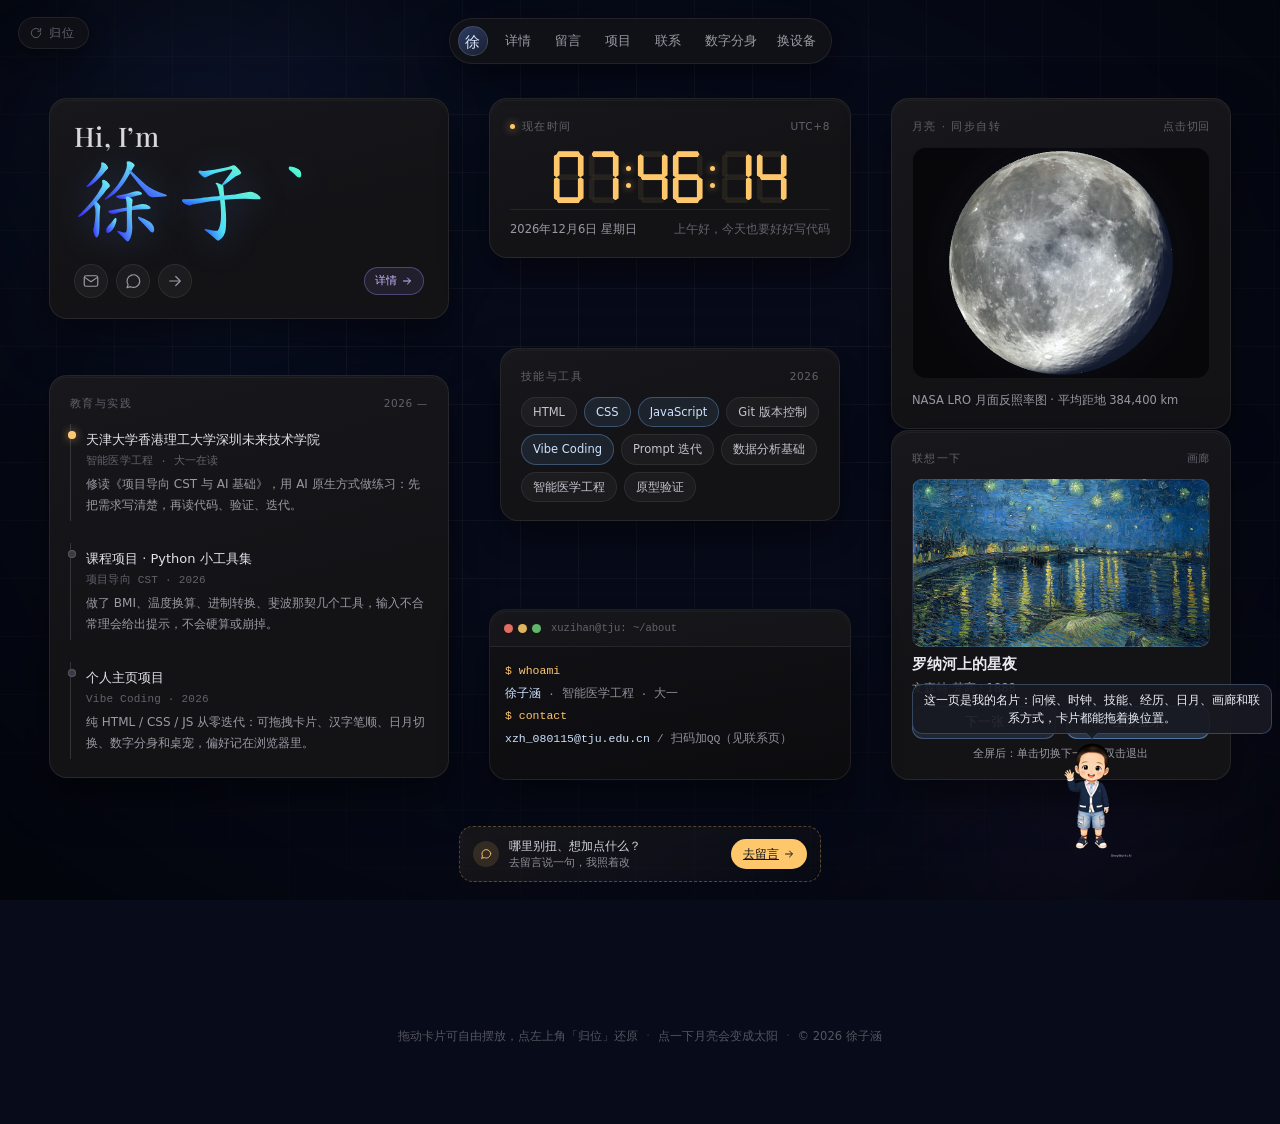
==== desktop.html @ 83fa3fbc "contact: remove QQ number everywhere, use scan-QR via contact page, loop pet bubble, widen mobile ch" ====
<!doctype html>
<html lang="zh-CN">
  <head>
    <meta charset="UTF-8" />
    <meta name="viewport" content="width=device-width, initial-scale=1.0" />
    <meta name="description" content="徐子涵的个人主页 —— 可拖拽模块 · 汉字笔顺 · 太阳与月亮" />
    <meta name="theme-color" content="#070b1a" />
    <title>徐子涵 · 个人主页</title>
    <link rel="stylesheet" href="style.css?v=9" />

    <!-- 标签页图标：一个小月牙。矢量图，1KB 上下，跟着页面一起缓存 -->
    <link rel="icon" href="favicon.svg" type="image/svg+xml" />
    <link rel="apple-touch-icon" href="favicon.svg" />

    <!-- 分享出去的时候要有标题 / 简介 / 配图可看（微信、QQ、Twitter 都读这几条）。
         地址必须写全：抓分享卡片的程序不会替你猜域名。 -->
    <meta property="og:type" content="website" />
    <meta property="og:site_name" content="徐子涵 · 个人主页" />
    <meta property="og:locale" content="zh_CN" />
    <meta property="og:title" content="徐子涵 · 个人主页" />
    <meta property="og:description" content="可拖拽模块 · 汉字笔顺 · 太阳与月亮 —— 用 WebGL 做的日面与月面。" />
    <meta property="og:url" content="https://xuzihan115.github.io/personal-homepage/desktop.html" />
    <meta property="og:image" content="https://xuzihan115.github.io/personal-homepage/assets/monet-impression-sunrise.jpg" />
    <meta property="og:image:alt" content="莫奈《日出·印象》" />
    <meta name="twitter:card" content="summary_large_image" />
    <meta name="twitter:title" content="徐子涵 · 个人主页" />
    <meta name="twitter:description" content="可拖拽模块 · 汉字笔顺 · 太阳与月亮 —— 用 WebGL 做的日面与月面。" />
    <meta name="twitter:image" content="https://xuzihan115.github.io/personal-homepage/assets/monet-impression-sunrise.jpg" />
  </head>
  <body class="bg-moon">
    <!-- ===== 背景：淡网格 + 光晕（色调跟着太阳 / 月亮走） ===== -->
    <div class="backdrop" aria-hidden="true">
      <div class="grid"></div>
      <div class="glow glow-a"></div>
      <div class="glow glow-b"></div>
      <div class="vignette"></div>
    </div>

    <!-- ===== 光标涟漪：鼠标划过时，在背景上按光标位置起一圈很淡的波纹 =====
         位置讲究：放在背景之后、卡片和画作之前，所以波纹浮在背景上、又压不到内容；
         进画作模式后会被不透明的画盖住，看画时完全不受打扰。
         脚本没跑起来时它就是个空的透明层，什么都看不见。 ===== -->
    <div class="cursor-fx" id="cursorFx" aria-hidden="true"></div>

    <!-- ===== 「联想一下」的画作背景：平时完全透明，点了按钮才淡入 =====
         太阳 / 月亮各有一组公有领域画作（只收横版：竖版铺满 16:9 屏幕时会被放大到只剩局部），
         每次进画作模式随机取一幅，右下角标出作品名和作者。
         这里的 background-image 只是「脚本没跑起来」时的兜底，正常运行由 js/mood.js 现场换。
         画作出处见 CREDITS.md ===== -->
    <div class="painting-layer" aria-hidden="true">
      <div class="painting painting-sun"></div>
      <div class="painting painting-moon"></div>
      <div class="painting-veil"></div>
    </div>

    <!-- 画作署名：跟画一起淡入，「联想一下」每次随机换一幅 -->
    <figure class="painting-credit" id="paintingCredit">
      <figcaption class="art-credit">
        <span class="art-title" id="artTitle"></span>
        <span class="art-artist" id="artArtist"></span>
      </figcaption>
    </figure>

    <!-- ===== 左上角：卡片归位（每次刷新页面也都从这里的位置开始） ===== -->
    <button class="nav-reset corner-reset" id="resetLayout" type="button" title="所有卡片回到初始位置" aria-label="所有卡片回到初始位置">
      <svg viewBox="0 0 24 24" aria-hidden="true"><path d="M20 12a8 8 0 1 1-2.6-5.9" /><path d="M20 4v5h-5" /></svg>
      <span class="corner-reset-text">归位</span>
    </button>

    <!-- ===== 顶部导航：点一下进入对应页面（hash 路由，#/ 是首页卡片） ===== -->
    <header class="topbar">
      <div class="nav-pill">
        <a class="nav-logo" href="#/" data-route="home" aria-label="回到首页">徐</a>
        <nav class="nav-links" aria-label="页面导航">
          <a href="#/detail" data-route="detail">详情</a>
          <a href="#/guestbook" data-route="guestbook">留言</a>
          <a href="#/projects" data-route="projects">项目</a>
          <a href="#/contact" data-route="contact">联系</a>
          <a href="#/avatar" data-route="avatar">数字分身</a>
          <a class="nav-switch" href="index.html?switch=1" title="重新选择用手机还是电脑打开">换设备</a>
        </nav>
      </div>
    </header>

    <!-- ===== 舞台：卡片可自由拖动 ===== -->
    <main class="stage" id="stage">
      <!-- ① 自我介绍（模块一：名字按笔顺书写，写完清空重写，颜色渐变） -->
      <section class="card card-intro module" id="intro" data-card="intro" data-nav="intro">
        <p class="hello">Hi, I&rsquo;m</p>
        <div class="name-row" id="nameRow" aria-label="徐子涵">
          <span class="name-fallback">徐子涵</span>
          <span class="caret" aria-hidden="true"></span>
        </div>
        <div class="icon-row">
          <a class="icon-btn" href="mailto:xzh_080115@tju.edu.cn" title="邮箱：xzh_080115@tju.edu.cn" aria-label="发送邮件">
            <svg viewBox="0 0 24 24" aria-hidden="true"><rect x="3" y="5" width="18" height="14" rx="2.5" /><path d="M4 7.5l8 5.5 8-5.5" /></svg>
          </a>
          <a class="icon-btn" href="#/contact" title="扫码加QQ" aria-label="扫码加QQ">
            <svg viewBox="0 0 24 24" aria-hidden="true"><path d="M21 12a8.5 8.5 0 0 1-12.3 7.6L4 21l1.5-4A8.5 8.5 0 1 1 21 12z" /></svg>
          </a>
          <button class="icon-btn" type="button" data-focus="experience" title="看我的经历" aria-label="看我的经历">
            <svg viewBox="0 0 24 24" aria-hidden="true"><path d="M5 12h13" /><path d="M13 6l6 6-6 6" /></svg>
          </button>
          <a class="pill-tag pill-link" href="#/detail" title="看这个主页的详情" aria-label="看详情">
            详情
            <svg viewBox="0 0 24 24" aria-hidden="true"><path d="M5 12h13" /><path d="M13 6l6 6-6 6" /></svg>
          </a>
        </div>
      </section>

      <!-- ② 当前时间（模块二：七段数码管时钟） -->
      <section class="card card-clock module" id="clock" data-card="clock">
        <div class="card-label">
          <span class="live-dot" aria-hidden="true"></span>
          <span>现在时间</span>
          <span class="label-right">UTC+8</span>
        </div>
        <div class="seg-clock" id="segClock" role="timer" aria-live="off"></div>
        <div class="clock-meta">
          <span id="clockDate">—</span>
          <span id="clockGreet" class="dim">—</span>
        </div>
      </section>

      <!-- ③ 太阳 / 月亮（模块三：点击切换，太阳自转 + 日珥，月亮带环形山） -->
      <section class="card card-celestial module is-moon" id="celestial" data-card="celestial">
        <div class="card-label">
          <span id="celestialLabel">月亮 · 同步自转</span>
          <span class="label-right dim" id="celestialToggle">点击切回</span>
        </div>
        <div class="canvas-wrap">
          <canvas id="celestialCanvas" width="320" height="230"></canvas>
          <div class="celestial-fallback" id="celestialFallback" hidden></div>
        </div>
        <div class="celestial-meta">
          <span id="celestialMeta">NASA LRO 月面反照率图 · 平均距地 384,400 km</span>
        </div>
      </section>

      <!-- ④ 联想一下（画作画廊卡片）：卡片里直接看画 + 介绍，「下一张」顺序换画，
           「全屏显示」把当前这幅铺满屏幕（画作模式，单击换下一幅、双击退出）。
           「联想一下」以前是左上角的角落按钮，现在是太阳 / 月亮下面的正式卡片。 -->
      <section class="card card-muse module" id="muse" data-card="muse">
        <div class="card-label"><span>联想一下</span><span class="label-right dim">画廊</span></div>
        <div class="muse-frame" id="museFrame" aria-hidden="true"></div>
        <div class="muse-cap">
          <p class="muse-title" id="museTitle"></p>
          <p class="muse-artist" id="museArtist"></p>
        </div>
        <div class="muse-actions">
          <button class="muse-act" id="museNext" type="button" title="顺序切换到下一幅画" aria-label="切换到下一幅画">下一张</button>
          <button class="muse-act muse-full" id="museBtn" type="button" title="把这幅画铺满屏幕（单击换下一幅，双击退出）" aria-label="全屏显示这幅画" aria-pressed="false">全屏显示</button>
        </div>
        <p class="muse-hint">全屏后：单击切换下一张 · 双击退出</p>
      </section>

      <!-- ⑤ 技能（第一版内容：标签胶囊） -->
      <section class="card card-skills module" id="skills" data-card="skills" data-nav="skills">
        <div class="card-label"><span>技能与工具</span><span class="label-right dim">2026</span></div>
        <div class="tag-cloud">
          <span class="tag">HTML</span>
          <span class="tag hot">CSS</span>
          <span class="tag hot">JavaScript</span>
          <span class="tag">Git 版本控制</span>
          <span class="tag hot">Vibe Coding</span>
          <span class="tag">Prompt 迭代</span>
          <span class="tag">数据分析基础</span>
          <span class="tag">智能医学工程</span>
          <span class="tag">原型验证</span>
        </div>
      </section>

      <!-- ⑥ 经历（第一版内容） -->
      <section class="card card-exp module" id="experience" data-card="experience" data-nav="experience">
        <div class="card-label"><span>教育与实践</span><span class="label-right dim">2026 —</span></div>
        <ul class="timeline">
          <li>
            <span class="tl-title">天津大学香港理工大学深圳未来技术学院</span>
            <span class="tl-meta">智能医学工程 · 大一在读</span>
            <span class="tl-desc">修读《项目导向 CST 与 AI 基础》，用 AI 原生方式做练习：先把需求写清楚，再读代码、验证、迭代。</span>
          </li>
          <li>
            <span class="tl-title">课程项目 · Python 小工具集</span>
            <span class="tl-meta">项目导向 CST · 2026</span>
            <span class="tl-desc">做了 BMI、温度换算、进制转换、斐波那契几个工具，输入不合常理会给出提示，不会硬算或崩掉。</span>
          </li>
          <li>
            <span class="tl-title">个人主页项目</span>
            <span class="tl-meta">Vibe Coding · 2026</span>
            <span class="tl-desc">纯 HTML / CSS / JS 从零迭代：可拖拽卡片、汉字笔顺、日月切换、数字分身和桌宠，偏好记在浏览器里。</span>
          </li>
        </ul>
      </section>

      <!-- ⑦ 联系（终端卡片） -->
      <section class="card card-term module" id="contact" data-card="contact" data-nav="contact">
        <div class="term-bar">
          <span class="term-dots" aria-hidden="true"><i></i><i></i><i></i></span>
          <span class="term-path">xuzihan@tju: ~/about</span>
        </div>
        <pre class="term-body" id="termBody"></pre>
      </section>

      <!-- ⑧ 引导条（在中列下方的空地上）：一句话把有意见的人指到留言页去。
           故意不加 .card / data-card —— 它不是内容卡片，不参与拖拽，也不进「归位」。
           数字分身不再是一张卡片：它有自己的独立页面，在顶部导航「联系」和「换设备」之间。 -->
      <aside class="ask-guide" id="askGuide">
        <span class="ask-guide-ic" aria-hidden="true">
          <svg viewBox="0 0 24 24"><path d="M20 11.5a7.5 7.5 0 0 1-11 6.6L4.5 19.5l1.4-4A7.5 7.5 0 1 1 20 11.5z" /></svg>
        </span>
        <p class="ask-guide-txt">
          哪里别扭、想加点什么？
          <span class="dim">去留言说一句，我照着改</span>
        </p>
        <a class="ask-guide-btn" href="#/guestbook">
          去留言
          <svg viewBox="0 0 24 24" aria-hidden="true"><path d="M5 12h13" /><path d="M13 6l6 6-6 6" /></svg>
        </a>
      </aside>
    </main>

    <!-- ===== 独立页面：由 hash 路由切换，默认全隐藏（见 js/router.js） ===== -->
    <div class="pages" id="pages">

      <!-- 详情：个人信息 -->
      <section class="page" data-page="detail" hidden>
        <div class="page-head">
          <h2>详情</h2>
          <p class="page-lead">我的个人信息</p>
        </div>

        <div class="page-body">
          <p>我是徐子涵，天津大学香港理工大学深圳未来技术学院智能医学工程专业的大一学生。智能医学工程是个交叉学科：一边是工程和代码，一边是医学和生命科学，学的是怎么用技术去解决医疗里的问题——这也是我最感兴趣的地方。</p>
          <p>我做事的方式是「先做出来，再改好」：想法冒出来，先搭一个能跑的最小版本，哪怕粗糙；然后自己用一遍，找出不顺手的地方，一版一版往下改。这个主页就是这么长出来的——从一张静态页面，到现在的可拖拽卡片、日月切换、数字分身和桌宠。</p>
          <p>现在我在学 Web 开发和 Vibe Coding 的工程化实践：先把需求写清楚，再让 AI 生成代码，然后自己读代码、验证、迭代。AI 负责快，我负责判断——哪里不对、为什么不对、怎么改，这些还是得自己想明白。</p>
          <p>平时主要折腾三件事：编程、乒乓球、数学建模。编程练把问题讲清楚，乒乓球练反应和专注，数学建模练把现实里的问题拆成能算的形式。除此之外还喜欢天文和看画，主页里的太阳、月亮和画廊就是从这儿来的。</p>
        </div>

        <h3 class="blk-title">兴趣爱好</h3>
        <ul class="like-list">
          <li class="like-item">
            <span class="like-ic" aria-hidden="true">
              <svg viewBox="0 0 24 24"><circle cx="11" cy="10" r="6.6" /><path d="M7.2 15.4 4.6 20.6" /></svg>
            </span>
            <div class="like-txt">
              <h4>乒乓球</h4>
              <p>课间和周末的固定安排。球小、球速快，最练专注和反应。</p>
            </div>
          </li>
          <li class="like-item">
            <span class="like-ic" aria-hidden="true">
              <svg viewBox="0 0 24 24"><path d="M9 7.5 4.5 12 9 16.5" /><path d="M15 7.5 19.5 12 15 16.5" /></svg>
            </span>
            <div class="like-txt">
              <h4>编程</h4>
              <p>从 Python 小工具开始（BMI、温度换算、进制转换这些），现在能独立做出一个网页。</p>
            </div>
          </li>
          <li class="like-item">
            <span class="like-ic" aria-hidden="true">
              <svg viewBox="0 0 24 24"><path d="M4 4v16h16" /><path d="M7 16.5 11.5 11l3 3L20 7" /></svg>
            </span>
            <div class="like-txt">
              <h4>数学建模</h4>
              <p>喜欢把现实问题翻译成公式和代码，再用跑出来的结果反过来检查自己的假设。</p>
            </div>
          </li>
        </ul>

        <h3 class="blk-title">基本信息</h3>
        <ul class="contact-list">
          <li>
            <span class="ct-key">姓名</span>
            <span>徐子涵</span>
          </li>
          <li>
            <span class="ct-key">学校</span>
            <span>天津大学香港理工大学深圳未来技术学院</span>
          </li>
          <li>
            <span class="ct-key">专业</span>
            <span>智能医学工程</span>
          </li>
          <li>
            <span class="ct-key">年级</span>
            <span>大一在读</span>
          </li>
        </ul>

        <div class="page-foot">
          <a class="page-btn" href="#/contact">联系方式</a>
          <a class="page-btn ghost" href="#/">回首页</a>
        </div>
      </section>

      <!-- 留言 -->
      <section class="page" data-page="guestbook" hidden>
        <div class="page-head">
          <h2>留言</h2>
          <p class="page-lead">给我留句话吧</p>
        </div>
        <form class="gb-form" id="guestForm">
          <input type="text" id="guestName" maxlength="16" placeholder="你的名字（可留空）" autocomplete="off" />
          <textarea id="guestText" rows="3" maxlength="200" placeholder="想说的话…"></textarea>
          <div class="gb-actions">
            <span class="gb-tip" id="guestTip">留言公开可见，点开这个链接的人都能看到；昵称可以留空。</span>
            <button class="page-btn" type="submit">发布</button>
          </div>
        </form>
        <ul class="gb-list" id="guestList"></ul>
      </section>

      <!-- 项目 -->
      <section class="page" data-page="projects" hidden>
        <div class="page-head">
          <h2>项目</h2>
          <p class="page-lead">做过的东西 · 前四个点「试一下」能直接用</p>
        </div>

        <div class="proj-grid">
          <article class="proj-card">
            <h3>计算 BMI</h3>
            <p class="proj-meta">Python · 2026</p>
            <p>输入身高和体重算出 BMI。身高、体重明显不合常理时会提示单位写错了，不会硬算。</p>
            <button class="page-btn ghost proj-toggle" type="button" data-open="tool-bmi" aria-expanded="false" aria-controls="tool-bmi">试一下</button>
            <div class="proj-tool" id="tool-bmi" hidden>
              <label class="tool-row">
                <span class="tool-key">身高 (m)</span>
                <input type="number" id="bmiH" step="0.01" inputmode="decimal" placeholder="1.75" />
              </label>
              <label class="tool-row">
                <span class="tool-key">体重 (kg)</span>
                <input type="number" id="bmiW" step="0.1" inputmode="decimal" placeholder="65" />
              </label>
              <button class="page-btn" type="button" data-run="bmi">算 BMI</button>
              <p class="tool-out" id="bmiOut" role="status" aria-live="polite"></p>
            </div>
          </article>

          <article class="proj-card">
            <h3>摄氏 / 华氏转换</h3>
            <p class="proj-meta">Python · 2026</p>
            <p>把摄氏度换算成华氏度，结果保留一位小数。输入不是数字会提示重试，不会崩。</p>
            <button class="page-btn ghost proj-toggle" type="button" data-open="tool-temp" aria-expanded="false" aria-controls="tool-temp">试一下</button>
            <div class="proj-tool" id="tool-temp" hidden>
              <label class="tool-row">
                <span class="tool-key">摄氏 (℃)</span>
                <input type="number" id="tempC" step="0.1" inputmode="decimal" placeholder="25" />
              </label>
              <button class="page-btn" type="button" data-run="temp">转成华氏</button>
              <p class="tool-out" id="tempOut" role="status" aria-live="polite"></p>
            </div>
          </article>

          <article class="proj-card">
            <h3>进制转换</h3>
            <p class="proj-meta">Python · 2026</p>
            <p>在 2 到 10 进制之间互相转换，输入的数字会先按源进制校验合不合法，再逐位算出来。</p>
            <button class="page-btn ghost proj-toggle" type="button" data-open="tool-base" aria-expanded="false" aria-controls="tool-base">试一下</button>
            <div class="proj-tool" id="tool-base" hidden>
              <div class="tool-row">
                <span class="tool-key">进制</span>
                <input type="number" id="baseFrom" min="2" max="10" step="1" inputmode="numeric" placeholder="10" value="10" />
                <span class="tool-arrow">到</span>
                <input type="number" id="baseTo" min="2" max="10" step="1" inputmode="numeric" placeholder="2" value="2" />
              </div>
              <label class="tool-row">
                <span class="tool-key">数字</span>
                <input type="text" id="baseNum" inputmode="numeric" placeholder="255" autocomplete="off" />
              </label>
              <button class="page-btn" type="button" data-run="base">转换</button>
              <p class="tool-out" id="baseOut" role="status" aria-live="polite"></p>
            </div>
          </article>

          <article class="proj-card">
            <h3>斐波那契第 x 项</h3>
            <p class="proj-meta">Python · 2026</p>
            <p>算出斐波那契数列的第 x 项。用循环一步步往前推，不用递归，所以项数大也不会卡死。</p>
            <button class="page-btn ghost proj-toggle" type="button" data-open="tool-fib" aria-expanded="false" aria-controls="tool-fib">试一下</button>
            <div class="proj-tool" id="tool-fib" hidden>
              <label class="tool-row">
                <span class="tool-key">第几项</span>
                <input type="number" id="fibN" min="1" max="500" step="1" inputmode="numeric" placeholder="30" />
              </label>
              <button class="page-btn" type="button" data-run="fib">算出来</button>
                <p class="tool-out" id="fibOut" role="status" aria-live="polite"></p>
              </div>
            </article>

          <article class="proj-card">
            <h3>班级课程表</h3>
            <p class="proj-meta">网页 · PWA · 2026</p>
            <p>给班里做的课表网页：按周显示每天的课与作息，做了手机 / 电脑两套版面，带当前位置的天气与分时预报，还能装到桌面，断网也能打开。</p>
            <a class="page-btn ghost" href="https://xuzihan115.github.io/26shangying2-timetable-2/" target="_blank" rel="noopener">打开看看</a>
          </article>
          </div>


        <article class="proj-card proj-wide">
          <h3>这个主页本身</h3>
          <p class="proj-meta">Vibe Coding · 2026</p>
          <p>纯 HTML / CSS / JS 从零写起，一版一版改出来的个人主页：可拖拽卡片、汉字笔顺、数码管时钟、太阳与月亮，还有数字分身、桌宠和留言板。</p>
          <button class="page-btn ghost proj-toggle" type="button" data-open="tech-detail" aria-expanded="false" aria-controls="tech-detail">看技术细节</button>
          <div class="proj-tool" id="tech-detail" hidden>
            <ol class="detail-list">
              <li>
                <h3>可拖拽的卡片主页</h3>
                <p>六张卡片绝对定位排成三列，用指针事件实现拖动，位置记在浏览器里；左上角「归位」一键还原，窄屏自动变单列。</p>
              </li>
              <li>
                <h3>汉字笔顺</h3>
                <p>名字用 hanzi-writer 的笔顺数据逐笔写出来，写完停一下再清空重写，笔画带渐变描边。</p>
              </li>
              <li>
                <h3>数码管时钟</h3>
                <p>七段数码管用 CSS 画，每秒刷新，配日期和按时段变的问候语。</p>
              </li>
              <li>
                <h3>太阳与月亮</h3>
                <p>Three.js 写自定义着色器：太阳是程序化日面加日珥弧环和临边昏暗；月亮用 NASA LRO 反照率贴图现场派生高度，做出月海起伏。点一下就能互换。</p>
              </li>
              <li>
                <h3>多页面路由</h3>
                <p>首页和五个独立页面装在同一个文件里，用 hash 路由（#/detail、#/projects、#/avatar…）切换，不刷新页面；浏览器前进 / 后退和单页直链都能用，桌面、手机两套版面共用一套脚本。</p>
              </li>
              <li>
                <h3>数字分身</h3>
                <p>前端只请求阿里云 FC 云函数代理，API Key 放在代理的环境变量里、不进网页。代理按顺序调用火山方舟的六款大模型，某个额度用完或没开通就自动换下一个；主页资料写进系统提示词，当他的知识库。</p>
              </li>
              <li>
                <h3>桌宠</h3>
                <p>可拖动的小人，位置记在 localStorage；进数字分身页跑到固定锚点，离开时安静回右下角，其他页面之间切换不挪窝；空闲时轮流冒泡，介绍页面里能玩的功能。</p>
              </li>
              <li>
                <h3>留言板</h3>
                <p>接 Supabase 公开数据库，RLS 只放开「读」和「插入」；发布后回读最新列表。断网或没配置时自动退回本机 localStorage，页面不报错。</p>
              </li>
              <li>
                <h3>画廊与昼夜主题</h3>
                <p>「联想一下」轮播本地画作，支持全屏画作模式（单击换画、双击退出）；点太阳 / 月亮切换整套 CSS 变量，背景、卡片和文字一起换色，偏好记在本地。</p>
              </li>
            </ol>
          </div>
        </article>
      </section>

      <!-- 联系 -->
      <section class="page" data-page="contact" hidden>
        <div class="page-head">
          <h2>联系</h2>
          <p class="page-lead">想聊两句随时找我</p>
        </div>
        <ul class="contact-list">
          <li>
            <span class="ct-key">邮箱</span>
            <a href="mailto:xzh_080115@tju.edu.cn">xzh_080115@tju.edu.cn</a>
          </li>
          <li>
            <span class="ct-key">扫码加QQ</span>
            <span class="ct-value">用手机 QQ 扫一扫加我</span>
          </li>
          <li class="contact-qr-li">
            <span class="ct-key">二维码</span>
            <img class="contact-qr" src="assets/qq-qr.png" alt="QQ 二维码（待添加）" width="150" height="150" loading="lazy" decoding="async" />
          </li>
          <li>
            <span class="ct-key">学校</span>
            <span>天津大学香港理工大学深圳未来技术学院 · 智能医学工程</span>
          </li>
        </ul>

        <figure class="contact-cat">
          <img src="assets/cat-peek.jpg" width="512" height="768" alt="一只从木箱缝里探出头来的猫" loading="lazy" decoding="async" />
        </figure>
      </section>

      <!-- 数字分身（独立页面：顶部导航「数字分身」进入。
           聊天 UI 和原来那张卡片共用同一套元素 id（chatBox / chatForm / chatInput），
           js/avatar.js 无需改一行；DeepSeek 大模型驱动，见 js/avatar.js） -->
      <section class="page page-avatar" data-page="avatar" hidden>
        <div class="page-head">
          <h2>数字分身</h2>
          <p class="page-lead">多个大模型轮流兜底的「数字徐子涵」——他读过这个主页上的全部资料</p>
        </div>
        <div class="page-body">
          <p>做过什么、怎么想的、用了什么技术，都能问他。他按主页上的公开资料回答，拿不准的事会老实说不聊。</p>
        </div>
        <div class="chat" id="chatBox" role="log" aria-live="polite"></div>
        <form class="chat-form" id="chatForm" autocomplete="off">
          <input class="chat-input" id="chatInput" type="text" maxlength="200"
                 placeholder="问问子涵…" enterkeyhint="send" aria-label="给数字分身提问" />
          <button class="chat-send" type="submit" aria-label="发送">发送</button>
        </form>
        <div class="page-foot">
          <a class="page-btn" href="#/">回首页</a>
          <a class="page-btn ghost" href="#/contact">找本人</a>
        </div>
      </section>

    </div>

    <!-- ===== 桌宠：Q 版小人，可拖动 / 说话（见 js/pet.js） ===== -->
    <div class="pet" id="pet" aria-hidden="true">
      <div class="pet-bubble" id="petBubble" role="status"></div>
      <div class="pet-face">
        <img class="pet-body" src="assets/pet-128.png" width="84" height="126" alt="Q版小人桌宠" draggable="false" />
      </div>
    </div>

    <!-- ===== 底部提示 ===== -->
    <footer class="hintbar">
      <span>拖动卡片可自由摆放，点左上角「归位」还原</span>
      <span class="sep" aria-hidden="true">·</span>
      <span>点一下月亮会变成太阳</span>
      <span class="sep" aria-hidden="true">·</span>
      <span>© <span id="year">2026</span> 徐子涵</span>
    </footer>

    <!-- ===== 脚本：自检 → 第三方库 → 数据 → 模块 → 入口 ===== -->
    <script src="js/diag.js"></script>
    <script src="js/three.min.js"></script>
    <script src="js/GLTFLoader.js"></script>
    <script src="js/hanzi.js"></script>
    <script src="js/sun-moon.js?v=8"></script>
    <script src="js/modules.js"></script>
    <script src="js/router.js"></script>
    <script src="js/pages.js"></script>
    <script src="js/tools.js"></script>
    <script src="js/skills.js?v=3"></script>
    <script src="js/mood.js?v=5"></script>
    <script src="js/cursor.js"></script>
    <script src="js/avatar-knowledge.js?v=9"></script>
    <script src="js/avatar.js?v=2"></script>
    <script src="js/pet.js?v=8"></script>
    <script src="script.js"></script>
  </body>
</html>
---- style.css ----
/* ============================================================
   徐子涵 · 个人主页（第二版）
   卡片式可拖拽布局 —— 深色网格背景 + 圆角卡片 + 衬线大标题
   字体：本地 Playfair Display（Latin）+ 系统中文衬线/无衬线，全离线
   ============================================================ */

/* ---------- 本地字体 ---------- */
@font-face {
  font-family: "Playfair Local";
  src: url("fonts/playfair-display-latin-500-600.woff2") format("woff2");
  font-weight: 500 600;
  font-style: normal;
  font-display: swap;
}
@font-face {
  font-family: "Playfair Local";
  src: url("fonts/playfair-display-latin-italic-500.woff2") format("woff2");
  font-weight: 500;
  font-style: italic;
  font-display: swap;
}

/* ---------- 设计变量 ---------- */
:root {
  --bg: #08080a;
  --card: #131316;
  --card-top: #17171c;
  --line: rgba(255, 255, 255, 0.075);
  --line-strong: rgba(255, 255, 255, 0.14);
  --text: #e9e9ee;
  --muted: #9a9aa4;
  --dim: #62626c;
  --amber: #ffc76b;
  --amber-soft: rgba(255, 199, 107, 0.16);
  --amber-line: #3a2c15;
  --accent: #7fb6ff;
  --accent-2: #a78bfa;
  --pink: #ff6fae;
  --radius: 18px;
  --serif: "Playfair Local", Georgia, "Times New Roman", "Songti SC", "SimSun", serif;
  --sans: "Segoe UI", "Microsoft YaHei", system-ui, -apple-system, sans-serif;
  --mono: "Cascadia Mono", Consolas, "SFMono-Regular", "Courier New", monospace;
  --shadow: 0 18px 44px rgba(0, 0, 0, 0.5);
}

* {
  margin: 0;
  padding: 0;
  box-sizing: border-box;
}

html,
body {
  height: 100%;
}

body {
  background: var(--bg);
  color: var(--text);
  font-family: var(--sans);
  font-size: 14px;
  line-height: 1.75;
  -webkit-font-smoothing: antialiased;
  overflow-x: hidden;
}

/* 图标统一描边风格 */
.icon-btn svg,
.ctl svg,
.nav-reset svg,
.pick svg,
.vol-ic {
  width: 18px;
  height: 18px;
  fill: none;
  stroke: currentColor;
  stroke-width: 1.6;
  stroke-linecap: round;
  stroke-linejoin: round;
  display: block;
}

/* ---------- 背景 ---------- */
.backdrop {
  position: fixed;
  inset: 0;
  z-index: 0;
  overflow: hidden;
  pointer-events: none;
}

.backdrop .grid {
  position: absolute;
  inset: -2px;
  background-image:
    linear-gradient(to right, rgba(255, 255, 255, 0.045) 1px, transparent 1px),
    linear-gradient(to bottom, rgba(255, 255, 255, 0.045) 1px, transparent 1px);
  background-size: 58px 58px;
  mask-image: radial-gradient(ellipse 90% 70% at 50% 40%, #000 30%, transparent 100%);
  -webkit-mask-image: radial-gradient(ellipse 90% 70% at 50% 40%, #000 30%, transparent 100%);
}

.backdrop .glow {
  position: absolute;
  border-radius: 50%;
  filter: blur(70px);
  opacity: 0.5;
}

.backdrop .glow-a {
  width: 46vw;
  height: 46vw;
  left: -8vw;
  top: -12vw;
  background: radial-gradient(circle, rgba(56, 96, 190, 0.32), transparent 65%);
}

.backdrop .glow-b {
  width: 40vw;
  height: 40vw;
  right: -6vw;
  bottom: -14vw;
  background: radial-gradient(circle, rgba(150, 84, 190, 0.22), transparent 65%);
}

.backdrop .vignette {
  position: absolute;
  inset: 0;
  background: radial-gradient(ellipse at 50% 45%, transparent 45%, rgba(0, 0, 0, 0.55) 100%);
}

/* ---------- 顶部导航 ---------- */
.topbar {
  position: relative;
  z-index: 900;
  display: flex;
  justify-content: center;
  padding: 18px 16px 6px;
}

.nav-pill {
  display: flex;
  align-items: center;
  gap: 6px;
  padding: 6px 8px;
  background: rgba(20, 20, 24, 0.78);
  border: 1px solid var(--line);
  border-radius: 999px;
  backdrop-filter: blur(10px);
  box-shadow: 0 10px 30px rgba(0, 0, 0, 0.45);
}

.nav-logo {
  width: 30px;
  height: 30px;
  display: grid;
  place-items: center;
  border-radius: 50%;
  background: linear-gradient(140deg, #2a3b63, #1b2030);
  border: 1px solid var(--line-strong);
  color: #dce9ff;
  font-family: var(--serif);
  font-size: 15px;
  text-decoration: none;
}

.nav-links {
  display: flex;
  gap: 2px;
}

.nav-links a {
  color: var(--muted);
  text-decoration: none;
  font-size: 12.5px;
  padding: 5px 11px;
  border-radius: 999px;
  transition: color 0.18s, background 0.18s;
}

.nav-links a:hover {
  color: var(--text);
  background: rgba(255, 255, 255, 0.06);
}

/* 「换设备」是回选择页的出口，不是内容页 —— 做得比别的导航项低调一点，
   免得它看着像第五个栏目。颜色走 var(--muted)，日 / 夜两套都读得清。 */
.nav-links a.nav-switch {
  color: var(--muted);
  padding-left: 7px;
  padding-right: 7px;
}

.nav-reset {
  width: 30px;
  height: 30px;
  display: grid;
  place-items: center;
  border-radius: 50%;
  background: transparent;
  border: 1px solid var(--line);
  color: var(--dim);
  cursor: pointer;
  transition: color 0.18s, border-color 0.18s;
}

.nav-reset:hover {
  color: var(--text);
  border-color: var(--line-strong);
}

.nav-reset svg {
  width: 15px;
  height: 15px;
}

/* 左上角「归位」按钮：固定在角落，卡片永远不会盖住它 */
.corner-reset {
  position: fixed;
  left: 18px;
  top: 17px;
  z-index: 901;
  display: inline-flex;
  align-items: center;
  gap: 6px;
  width: auto;
  height: 32px;
  padding: 0 13px 0 10px;
  border-radius: 999px;
  background: rgba(18, 18, 24, 0.78);
  border: 1px solid var(--line);
  color: var(--dim);
  font-size: 12px;
  letter-spacing: 0.08em;
  cursor: pointer;
  backdrop-filter: blur(10px);
  box-shadow: 0 8px 22px rgba(0, 0, 0, 0.4);
  transition: color 0.18s, border-color 0.18s, background 0.18s;
}

.corner-reset:hover {
  color: var(--text);
  border-color: var(--line-strong);
  background: rgba(26, 26, 34, 0.88);
}

.corner-reset:active {
  transform: translateY(1px);
}

.corner-reset svg {
  width: 14px;
  height: 14px;
}

/* ---------- 主题：整页跟着太阳 / 月亮走 ----------
   月亮 = 夜：整套深色，跟原来一模一样（:root 里那套默认值就是夜）。
   太阳 = 昼：蓝绿——淡青底、白卡片、青绿 / 天蓝的点缀，干净、青春、有阳光味。

   做法是「先换一组变量、再把写死的死角一条条点名换掉」：
   卡片、文字、边框、阴影、数码管、指针涟漪这些本来就走 var(--…)，
   所以换一组变量它们就跟着走了；当年写死了深色的地方（网格、暗角、导航胶囊、
   终端卡、标签、引导条……）在下面用 body.bg-sun 单独补。
   这些规则只加、不改任何一条旧规则 —— 所以夜色一个像素都没动。 */
body {
  transition: background-color 0.9s ease, color 0.6s ease;
}

/* 昼 · 蓝绿：淡青底 + 白卡片 + 青绿 / 天蓝点缀 */
body.bg-sun {
  --bg: #e2f6f4;
  --card: #ffffff;
  --card-top: #fbfefe;
  --line: rgba(13, 148, 136, 0.16);
  --line-strong: rgba(13, 148, 136, 0.32);
  --text: #0d3b3a;
  --muted: #4b7d7a;
  --dim: #86aaa8;
  --amber: #0d9488;
  --amber-soft: rgba(13, 148, 136, 0.12);
  --amber-line: rgba(13, 148, 136, 0.38);
  --accent: #0891b2;
  --accent-2: #14b8a6;
  --pink: #22d3ee;
  --shadow: 0 16px 36px rgba(13, 90, 88, 0.13);
  background-color: #e2f6f4;
}

/* 夜 */
body.bg-moon {
  background-color: #070b1a;
}

.backdrop .glow {
  transition: background 0.9s ease;
}

/* 昼：青绿 → 天蓝的对角光，像早晨从水面反上来的那层亮 */
body.bg-sun .backdrop .glow-a {
  background: radial-gradient(circle, rgba(45, 212, 191, 0.4), transparent 65%);
}

body.bg-sun .backdrop .glow-b {
  background: radial-gradient(circle, rgba(56, 189, 248, 0.32), transparent 65%);
}

body.bg-moon .backdrop .glow-a {
  background: radial-gradient(circle, rgba(70, 112, 210, 0.34), transparent 65%);
}

body.bg-moon .backdrop .glow-b {
  background: radial-gradient(circle, rgba(140, 92, 205, 0.24), transparent 65%);
}

/* ---------- 昼：把写死了深色的地方一条条换过来 ----------
   每条都带 body.bg-sun，所以只在太阳那一态生效；
   夜态下它们匹配不上，旧规则照旧赢。 */

/* 背景：网格线要转成深色才看得见，暗角改成青色的一圈晕 */
body.bg-sun .backdrop .grid {
  background-image:
    linear-gradient(to right, rgba(13, 148, 136, 0.07) 1px, transparent 1px),
    linear-gradient(to bottom, rgba(13, 148, 136, 0.07) 1px, transparent 1px);
}

body.bg-sun .backdrop .vignette {
  background: radial-gradient(ellipse at 50% 45%, transparent 52%, rgba(13, 120, 110, 0.12) 100%);
}

/* 顶部导航：深色玻璃 → 白色玻璃 */
body.bg-sun .nav-pill {
  background: rgba(255, 255, 255, 0.76);
  box-shadow: 0 10px 30px rgba(13, 90, 88, 0.13);
}

body.bg-sun .nav-logo {
  background: linear-gradient(140deg, #2dd4bf, #0ea5e9);
  color: #04302e;
}

body.bg-sun .nav-links a:hover {
  background: rgba(13, 148, 136, 0.08);
}

body.bg-sun .corner-reset {
  background: rgba(255, 255, 255, 0.8);
  box-shadow: 0 8px 22px rgba(13, 90, 88, 0.13);
}

body.bg-sun .corner-reset:hover {
  background: #ffffff;
}

/* 卡片本身走 var(--card)，这里只补两处写死的阴影 */
body.bg-sun .card::after {
  box-shadow: inset 0 1px 0 rgba(255, 255, 255, 0.95);
}

body.bg-sun .card.dragging {
  box-shadow: 0 30px 60px rgba(13, 90, 88, 0.24);
}

/* ① 自我介绍 */
body.bg-sun .hello {
  color: #0d3b3a;
}

body.bg-sun .name-fallback {
  background: linear-gradient(100deg, #0ea5e9, #14b8a6 45%, #22d3ee);
}

body.bg-sun .intro-text strong {
  color: #0891b2;
}

body.bg-sun .intro-text.dim {
  color: #86aaa8;
}

body.bg-sun .icon-btn {
  background: rgba(13, 148, 136, 0.06);
}

body.bg-sun .icon-btn:hover {
  color: #0891b2;
  background: rgba(8, 145, 178, 0.12);
  border-color: rgba(8, 145, 178, 0.4);
}

body.bg-sun .pill-tag {
  color: #0f766e;
  border-color: rgba(20, 184, 166, 0.42);
  background: rgba(20, 184, 166, 0.1);
}

/* ② 数码管：灭着的段和亮着的辉光都跟着 --amber 走。
   这里要挑准对象 —— i.on 是同一个元素上加的类，用 :not() 把亮段让开，
   免得把点亮的段又刷成灭着的颜色。 */
body.bg-sun .seg-digit i:not(.on) {
  background: rgba(13, 148, 136, 0.14);
}

body.bg-sun .seg-digit i.on {
  box-shadow: 0 0 7px rgba(13, 148, 136, 0.5);
}

body.bg-sun .seg-colon:not(.off) i {
  box-shadow: 0 0 7px rgba(13, 148, 136, 0.55);
}

/* ③ 太阳 / 月亮那块画布：它是一扇看天的窗，天本来就是黑的，留着不动，
   只给它描一道浅边，好从白卡上分辨出来 */
body.bg-sun .canvas-wrap {
  border-color: rgba(13, 148, 136, 0.12);
}

/* ④ 技能标签 */
body.bg-sun .tag {
  color: #3f5f5d;
  background: rgba(13, 148, 136, 0.05);
}

body.bg-sun .tag:hover {
  color: #0f766e;
  border-color: rgba(8, 145, 178, 0.4);
  background: rgba(8, 145, 178, 0.1);
}

body.bg-sun .tag.hot {
  color: #0f766e;
  border-color: rgba(8, 145, 178, 0.34);
  background: rgba(8, 145, 178, 0.1);
}

/* ⑤ 经历 */
body.bg-sun .timeline li::before {
  background: #b9dbd8;
  border-color: rgba(13, 148, 136, 0.2);
}

body.bg-sun .timeline li:first-child::before {
  background: var(--amber);
  box-shadow: 0 0 8px rgba(13, 148, 136, 0.55);
}

body.bg-sun .tl-title {
  color: #0d3b3a;
}

/* ⑥ 终端卡片 */
body.bg-sun .card-term {
  background: linear-gradient(170deg, #ffffff, #f2fbfa);
}

body.bg-sun .term-bar {
  background: rgba(13, 148, 136, 0.04);
}

body.bg-sun .term-body {
  color: #3f5f5d;
}

body.bg-sun .term-body .out {
  color: #86aaa8;
}

body.bg-sun .term-body .key {
  color: #0891b2;
}

body.bg-sun .term-body .cursor {
  background: #3f5f5d;
}

/* ⑦ 引导条：虚线转青绿 */
body.bg-sun .ask-guide {
  border-color: rgba(13, 148, 136, 0.42);
  background: linear-gradient(160deg, rgba(13, 148, 136, 0.1), rgba(56, 189, 248, 0.07));
}

body.bg-sun .ask-guide-ic {
  background: rgba(13, 148, 136, 0.16);
}

body.bg-sun .ask-guide-txt {
  color: #234f4d;
}

body.bg-sun .ask-guide-txt .dim {
  color: #86aaa8;
}

body.bg-sun .ask-guide-btn {
  color: #04302e;
}

/* 底部提示 */
body.bg-sun .hintbar {
  color: #86aaa8;
}

body.bg-sun .hintbar .sep {
  color: #c5dedc;
}

/* 独立页面：按钮、输入框、留言条 */
body.bg-sun .page-btn {
  background: linear-gradient(140deg, rgba(8, 145, 178, 0.14), rgba(20, 184, 166, 0.14));
  border-color: rgba(8, 145, 178, 0.38);
  color: #0b4f57;
}

body.bg-sun .page-btn.ghost {
  background: rgba(13, 148, 136, 0.05);
  border-color: var(--line);
  color: var(--muted);
}

body.bg-sun .page-btn.ghost:hover {
  color: var(--text);
  border-color: var(--line-strong);
}

body.bg-sun .gb-form input,
body.bg-sun .gb-form textarea,
body.bg-sun .proj-tool input {
  background: rgba(13, 148, 136, 0.035);
}

body.bg-sun .gb-item {
  background: rgba(13, 148, 136, 0.03);
}

/* 指针涟漪：昼青绿、夜冷蓝（夜的那两条在文件末尾，这里只补昼的） */
body.bg-sun .cursor-fx .halo {
  background: radial-gradient(circle, rgba(45, 212, 191, 0.16), rgba(45, 212, 191, 0.07) 40%, rgba(45, 212, 191, 0) 70%);
}

body.bg-sun .cursor-fx .ring {
  border-color: rgba(13, 148, 136, 0.7);
  box-shadow: 0 0 14px rgba(13, 148, 136, 0.28), inset 0 0 10px rgba(13, 148, 136, 0.2);
}

/* ③ 那颗跳动的小圆点：辉光跟 --amber 对齐 */
body.bg-sun .live-dot {
  box-shadow: 0 0 8px rgba(13, 148, 136, 0.9);
}

/* ---------- 「联想一下」的两幅画（平时完全透明） ---------- */
.painting-layer {
  position: fixed;
  inset: 0;
  z-index: 1;
  overflow: hidden;
  pointer-events: none;
}

.painting {
  position: absolute;
  inset: 0;
  background-position: center;
  background-size: cover;
  background-repeat: no-repeat;
  opacity: 0;
  transform: scale(1.04);
  transition: opacity 0.9s ease, transform 2.4s ease;
}

/* 这两幅画的图**故意不写在这里**。
   写在 CSS 里的话，浏览器一进页面就会把它们下下来（《日出·印象》172KB + 《星空》595KB，
   合计约 767KB），可这一层平时是 opacity: 0、压根看不见 —— 等于每个访客都白下这 767KB。
   真要显示的时候由 mood.js 的 showPainting() 把 background-image 设到元素上，那时才下。 */

body.muse.bg-sun .painting-sun,
body.muse.bg-moon .painting-moon {
  opacity: 1;
  transform: scale(1);
}

/* 压一层暗角 + 底部渐暗：左上角那两个按钮和右下角的署名都要看得清 */
.painting-veil {
  position: absolute;
  inset: 0;
  opacity: 0;
  transition: opacity 0.9s ease;
  background:
    linear-gradient(to top, rgba(0, 0, 0, 0.6), rgba(0, 0, 0, 0.14) 34%, transparent 62%),
    radial-gradient(ellipse at 50% 45%, transparent 38%, rgba(0, 0, 0, 0.5) 100%);
}

body.muse .painting-veil {
  opacity: 1;
}

/* ---------- 右下角的画作署名：作品名 + 作者（跟画一起淡入） ---------- */
.painting-credit {
  position: fixed;
  right: 0;
  bottom: 0;
  z-index: 2;
  margin: 0;
  padding: 0 clamp(22px, 4vw, 58px) clamp(26px, 5vh, 58px) 22px;
  max-width: min(640px, 82vw);
  text-align: right;
  pointer-events: none;
  opacity: 0;
  visibility: hidden;
  transform: translateY(12px);
  transition: opacity 1.1s ease 0.3s, transform 1.1s ease 0.3s, visibility 0s linear 1.4s;
}

body.muse .painting-credit {
  opacity: 1;
  visibility: visible;
  transform: none;
  transition: opacity 1.1s ease 0.3s, transform 1.1s ease 0.3s, visibility 0s linear 0s;
}

.painting-credit .art-credit {
  display: block;
}

.painting-credit .art-title {
  display: block;
  font-family: var(--serif);
  font-size: clamp(18px, 2vw, 25px);
  line-height: 1.5;
  letter-spacing: 0.06em;
  color: #f3f1ea;
  text-shadow: 0 2px 20px rgba(0, 0, 0, 0.8), 0 0 3px rgba(0, 0, 0, 0.95);
}

.painting-credit .art-artist {
  display: block;
  margin-top: 9px;
  font-size: clamp(12px, 1.05vw, 13.5px);
  letter-spacing: 0.14em;
  color: rgba(255, 255, 255, 0.66);
  text-shadow: 0 1px 12px rgba(0, 0, 0, 0.85);
}

@media (max-width: 600px) {
  .painting-credit {
    max-width: 92vw;
    padding: 0 18px 22px;
  }

  .painting-credit .art-title {
    font-size: 16.5px;
    line-height: 1.45;
  }

  .painting-credit .art-artist {
    margin-top: 7px;
    font-size: 11.5px;
    letter-spacing: 0.1em;
  }
}

@media (prefers-reduced-motion: reduce) {
  .painting-credit,
  body.muse .painting-credit {
    transition: none;
    transform: none;
  }
}

/* 画作模式：主页上除左上角「归位」以外的都收起来 */
body.muse .topbar,
body.muse .stage,
body.muse .hintbar {
  display: none !important;
}

body.muse .corner-reset {
  background: rgba(12, 12, 16, 0.72);
  border-color: rgba(255, 255, 255, 0.2);
  color: var(--text);
}

/* ---------- 舞台与卡片 ---------- */
.stage {
  position: relative;
  z-index: 10;
  min-height: calc(100vh - 74px);
}

.card {
  position: absolute;
  background: linear-gradient(165deg, var(--card-top), var(--card) 60%);
  border: 1px solid var(--line);
  border-radius: var(--radius);
  box-shadow: var(--shadow);
  padding: 18px 20px;
  transition: box-shadow 0.25s, border-color 0.25s;
  touch-action: none;
}

.card::after {
  content: "";
  position: absolute;
  inset: 0;
  border-radius: inherit;
  border: 1px solid transparent;
  box-shadow: inset 0 1px 0 rgba(255, 255, 255, 0.04);
  pointer-events: none;
}

.card.grab {
  cursor: grab;
}

.card.dragging {
  cursor: grabbing;
  box-shadow: 0 30px 70px rgba(0, 0, 0, 0.65);
  border-color: var(--line-strong);
  z-index: 50;
}

.card.flash {
  animation: flash-ring 0.85s ease-out;
}

@keyframes flash-ring {
  0% {
    box-shadow: var(--shadow), 0 0 0 0 rgba(127, 182, 255, 0.26);
    border-color: rgba(127, 182, 255, 0.32);
  }
  100% {
    box-shadow: var(--shadow), 0 0 0 12px rgba(127, 182, 255, 0);
    border-color: var(--line);
  }
}

.card-label {
  display: flex;
  align-items: center;
  gap: 7px;
  font-size: 10.5px;
  letter-spacing: 0.14em;
  text-transform: uppercase;
  color: var(--dim);
  margin-bottom: 12px;
}

.label-right {
  margin-left: auto;
  letter-spacing: 0.06em;
}

.live-dot {
  width: 5px;
  height: 5px;
  border-radius: 50%;
  background: var(--amber);
  box-shadow: 0 0 8px rgba(255, 199, 107, 0.9);
  animation: pulse 3.4s ease-in-out infinite;
}

@keyframes pulse {
  0%,
  100% {
    opacity: 0.85;
  }
  50% {
    opacity: 0.45;
  }
}

.dim {
  color: var(--dim);
}

/* ---------- ① 自我介绍 ---------- */
/* 初始布局：三列网格，整体在舞台里居中
   （列宽 400 / 362 / 340，列间距 40px → 总宽 1182px，半宽 591px）
   行 1 三张卡顶部对齐，行 3 三张卡底部对齐，中列三张垂直分布、中间的技能居中。
   卡片被拖走后，点左上角「归位」即可回到这套位置。 */
.card-intro {
  left: calc(50% - 591px);
  top: 28px;
  width: 400px;
  padding: 22px 24px 20px;
}

.hello {
  font-family: var(--serif);
  font-size: 27px;
  font-weight: 500;
  letter-spacing: 0.01em;
  color: #d7d7de;
  line-height: 1.15;
}

.name-row {
  display: flex;
  align-items: flex-end;
  gap: 2px;
  height: 96px;
  margin: 2px 0 12px;
}

.name-row svg {
  height: 96px;
  width: 96px;
  overflow: visible;
  filter: drop-shadow(0 4px 16px rgba(96, 150, 255, 0.28));
}

.name-fallback {
  font-family: var(--serif);
  font-size: 44px;
  background: linear-gradient(100deg, #7dd3fc, #60a5fa 45%, #a78bfa);
  -webkit-background-clip: text;
  background-clip: text;
  color: transparent;
}

/* 名字行里的这个 span 现在只当插入锚点用（拿它给写好的字腾位置），
   书写过程中的光标竖线已经去掉，不再显示。 */
.caret {
  display: none;
}

.caret.on {
  display: none;
}

@keyframes blink {
  0%,
  49% {
    opacity: 1;
  }
  50%,
  100% {
    opacity: 0;
  }
}

.intro-text {
  font-size: 13px;
  line-height: 1.85;
  color: var(--muted);
  margin-bottom: 9px;
}

.intro-text strong {
  color: #d9e6ff;
  font-weight: 600;
}

.intro-text.dim {
  color: #6e6e78;
}

.icon-row {
  display: flex;
  align-items: center;
  gap: 8px;
  margin-top: 14px;
}

.icon-btn {
  width: 34px;
  height: 34px;
  display: grid;
  place-items: center;
  border-radius: 50%;
  background: rgba(255, 255, 255, 0.04);
  border: 1px solid var(--line);
  color: var(--muted);
  cursor: pointer;
  text-decoration: none;
  transition: color 0.18s, background 0.18s, transform 0.18s, border-color 0.18s;
}

.icon-btn:hover {
  color: #dbe8ff;
  background: rgba(127, 182, 255, 0.14);
  border-color: rgba(127, 182, 255, 0.4);
  transform: translateY(-2px);
}

.pill-tag {
  margin-left: auto;
  font-size: 11px;
  color: #cbb8ff;
  border: 1px solid rgba(167, 139, 250, 0.35);
  background: rgba(167, 139, 250, 0.1);
  padding: 3px 10px;
  border-radius: 999px;
}

/* ---------- ② 七段数码管时钟 ---------- */
.card-clock {
  left: calc(50% - 151px);
  top: 28px;
  width: 362px;
}

.seg-clock {
  display: flex;
  align-items: center;
  justify-content: center;
  gap: 5px;
  padding: 4px 0 6px;
}

.seg-digit {
  position: relative;
  width: 30px;
  height: 52px;
  flex: 0 0 auto;
}

.seg-digit i {
  position: absolute;
  background: rgba(255, 199, 107, 0.075);
  transition: background 0.06s linear, box-shadow 0.06s linear;
  border-radius: 1px;
}

.seg-digit i.on {
  background: var(--amber);
  box-shadow: 0 0 7px rgba(255, 199, 107, 0.55);
}

.seg-digit i:nth-child(1) {
  left: 3px;
  top: 0;
  width: 24px;
  height: 6px;
  clip-path: polygon(8% 0, 92% 0, 100% 50%, 92% 100%, 8% 100%, 0 50%);
}
.seg-digit i:nth-child(2) {
  left: 24px;
  top: 3px;
  width: 6px;
  height: 23px;
  clip-path: polygon(50% 0, 100% 9%, 100% 91%, 50% 100%, 0 91%, 0 9%);
}
.seg-digit i:nth-child(3) {
  left: 24px;
  top: 26px;
  width: 6px;
  height: 23px;
  clip-path: polygon(50% 0, 100% 9%, 100% 91%, 50% 100%, 0 91%, 0 9%);
}
.seg-digit i:nth-child(4) {
  left: 3px;
  top: 46px;
  width: 24px;
  height: 6px;
  clip-path: polygon(8% 0, 92% 0, 100% 50%, 92% 100%, 8% 100%, 0 50%);
}
.seg-digit i:nth-child(5) {
  left: 0;
  top: 26px;
  width: 6px;
  height: 23px;
  clip-path: polygon(50% 0, 100% 9%, 100% 91%, 50% 100%, 0 91%, 0 9%);
}
.seg-digit i:nth-child(6) {
  left: 0;
  top: 3px;
  width: 6px;
  height: 23px;
  clip-path: polygon(50% 0, 100% 9%, 100% 91%, 50% 100%, 0 91%, 0 9%);
}
.seg-digit i:nth-child(7) {
  left: 3px;
  top: 23px;
  width: 24px;
  height: 6px;
  clip-path: polygon(8% 0, 92% 0, 100% 50%, 92% 100%, 8% 100%, 0 50%);
}

.seg-colon {
  display: flex;
  flex-direction: column;
  justify-content: center;
  gap: 12px;
  height: 52px;
  padding: 0 2px;
}

.seg-colon i {
  width: 5px;
  height: 5px;
  border-radius: 50%;
  background: var(--amber);
  box-shadow: 0 0 7px rgba(255, 199, 107, 0.6);
  transition: opacity 0.3s;
}

.seg-colon.off i {
  opacity: 0.1;
  box-shadow: none;
}

.clock-meta {
  display: flex;
  justify-content: space-between;
  align-items: center;
  font-size: 11.5px;
  color: var(--muted);
  border-top: 1px solid var(--line);
  padding-top: 9px;
}

/* ---------- ③ 太阳 / 月亮 ---------- */
.card-celestial {
  left: calc(50% + 251px);
  top: 28px;
  width: 340px;
  overflow: hidden;
}

.canvas-wrap {
  position: relative;
  border-radius: 14px;
  overflow: hidden;
  background: radial-gradient(circle at 50% 45%, #101018 0%, #07070a 70%);
  border: 1px solid rgba(255, 255, 255, 0.05);
}

#celestialCanvas {
  display: block;
  width: 100%;
  height: 230px;
}

.canvas-wrap::before {
  content: "";
  position: absolute;
  inset: 0;
  pointer-events: none;
  background: radial-gradient(circle at 50% 48%, rgba(255, 150, 60, 0.22), transparent 62%);
  opacity: 0;
  transition: opacity 0.8s;
}

.card-celestial.is-sun .canvas-wrap::before {
  opacity: 1;
}

.card-celestial.is-moon .canvas-wrap::before {
  background: radial-gradient(circle at 50% 48%, rgba(120, 160, 255, 0.16), transparent 62%);
  opacity: 1;
}

.celestial-fallback {
  position: absolute;
  inset: 0;
}

.celestial-fallback::after {
  content: "";
  position: absolute;
  left: 50%;
  top: 50%;
  width: 104px;
  height: 104px;
  margin: -52px 0 0 -52px;
  border-radius: 50%;
  background: radial-gradient(circle at 38% 34%, #fff3c4, #ffb545 45%, #ff6a00 70%, rgba(255, 106, 0, 0) 100%);
  filter: blur(1px);
}

.card-celestial.is-moon .celestial-fallback::after {
  background: radial-gradient(circle at 36% 32%, #f2f2f2, #9a9aa2 60%, #4a4a52 100%);
}

.celestial-meta {
  margin-top: 11px;
  font-size: 11.5px;
  color: var(--muted);
}

/* ---------- ④ 联想一下（画作画廊卡片，行 3 右列，底部与经历、终端对齐） ---------- */
.card-muse {
  left: calc(50% + 251px);
  top: 360px;
  width: 340px;
}

/* 卡片内：画作尽量大（16:9 满宽）+ 介绍 + 两个操作按钮。
   旧版「muse-desc / muse-btn（进入画作模式）」样式保留在下方，
   手机上（mobile.html 仍是旧结构）继续用。 */
.muse-frame {
  border-radius: 10px;
  aspect-ratio: 16 / 9;
  background: #0e0e13 center / cover no-repeat;
  border: 1px solid rgba(127, 182, 255, 0.16);
}

.muse-cap {
  margin-top: 7px;
}

.muse-title {
  font-size: 14.5px;
  font-weight: 600;
  color: var(--text);
  line-height: 1.5;
}

.muse-artist {
  margin-top: 2px;
  font-size: 11.5px;
  color: var(--muted);
}

.muse-actions {
  display: flex;
  gap: 10px;
  margin-top: 8px;
}

.muse-act {
  flex: 1;
  padding: 7px 10px;
  font-size: 12.5px;
  font-family: inherit;
  color: #dbe8ff;
  background: rgba(127, 182, 255, 0.12);
  border: 1px solid rgba(127, 182, 255, 0.35);
  border-radius: 11px;
  cursor: pointer;
  transition: transform 0.18s, background 0.18s, border-color 0.18s;
}

.muse-act:hover {
  transform: translateY(-1px);
  color: #eaf2ff;
  background: rgba(127, 182, 255, 0.2);
  border-color: rgba(127, 182, 255, 0.5);
}

.muse-act.muse-full {
  background: rgba(127, 182, 255, 0.2);
  border-color: rgba(127, 182, 255, 0.5);
}

body.bg-sun .muse-act {
  color: #04302e;
  background: rgba(13, 148, 136, 0.1);
  border-color: rgba(13, 148, 136, 0.35);
}

body.bg-sun .muse-act:hover {
  background: rgba(13, 148, 136, 0.18);
}

/* 全屏操作提示：按钮下面一行小字，告诉访客怎么退出 / 换画 */
.muse-hint {
  margin: 6px 0 0;
  font-size: 10.5px;
  line-height: 1.55;
  color: var(--muted);
  text-align: center;
}

.muse-desc {
  font-size: 12.5px;
  line-height: 1.8;
  color: var(--muted);
  margin-bottom: 13px;
}

.muse-btn {
  display: flex;
  align-items: center;
  justify-content: center;
  gap: 8px;
  width: 100%;
  padding: 9px 14px;
  font-size: 12.5px;
  font-family: inherit;
  color: #dbe8ff;
  background: rgba(127, 182, 255, 0.12);
  border: 1px solid rgba(127, 182, 255, 0.35);
  border-radius: 12px;
  cursor: pointer;
  transition: transform 0.18s, background 0.18s, border-color 0.18s;
}

.muse-btn svg {
  width: 15px;
  height: 15px;
  flex: none;
  fill: none;
  stroke: currentColor;
  stroke-width: 1.6;
  stroke-linecap: round;
  stroke-linejoin: round;
}

.muse-btn:hover {
  transform: translateY(-1px);
  color: #eaf2ff;
  background: rgba(127, 182, 255, 0.2);
  border-color: rgba(127, 182, 255, 0.5);
}

body.bg-sun .muse-btn {
  color: #04302e;
  background: rgba(13, 148, 136, 0.1);
  border-color: rgba(13, 148, 136, 0.35);
}

body.bg-sun .muse-btn:hover {
  background: rgba(13, 148, 136, 0.18);
}

/* ---------- ⑤ 技能标签（中列：时钟下方、终端上方，水平和垂直都居中） ---------- */
.card-skills {
  left: calc(50% - 140px);
  top: 278px;
  width: 340px;
}

.tag-cloud {
  display: flex;
  flex-wrap: wrap;
  gap: 7px;
}

.tag {
  font-size: 11.5px;
  color: #c3c3cd;
  padding: 4px 11px;
  border-radius: 999px;
  background: rgba(255, 255, 255, 0.04);
  border: 1px solid var(--line);
  transition: color 0.18s, border-color 0.18s, background 0.18s, transform 0.18s;
}

.tag:hover {
  transform: translateY(-2px);
  color: #eaf2ff;
  border-color: rgba(127, 182, 255, 0.4);
  background: rgba(127, 182, 255, 0.1);
}

.tag.hot {
  color: #cfe2ff;
  border-color: rgba(127, 182, 255, 0.32);
  background: rgba(127, 182, 255, 0.09);
}

/* 词条可点：加一点可点的暗示（光标、聚焦框、选中态） */
.tag-clickable {
  cursor: pointer;
}

.tag-clickable:focus-visible {
  outline: 2px solid rgba(127, 182, 255, 0.55);
  outline-offset: 2px;
}

.tag.is-open {
  color: #eaf2ff;
  border-color: rgba(127, 182, 255, 0.55);
  background: rgba(127, 182, 255, 0.16);
}

body.bg-sun .tag.is-open {
  color: #0d3b3a;
  border-color: rgba(8, 145, 178, 0.6);
  background: rgba(8, 145, 178, 0.12);
}

/* 点词条弹出的小卡片（js/skills.js） */
.skill-pop {
  position: fixed;
  z-index: 940;
  width: 272px;
  padding: 14px 15px 13px;
  border-radius: 14px;
  border: 1px solid var(--line-strong);
  background: var(--card);
  box-shadow: var(--shadow);
  color: var(--text);
  font-size: 12.5px;
  line-height: 1.75;
  animation: skillPopIn 0.16s ease-out;
}

.skill-pop[hidden] {
  display: none;
}

@keyframes skillPopIn {
  from {
    opacity: 0;
    transform: translateY(4px);
  }
  to {
    opacity: 1;
    transform: none;
  }
}

.skill-pop-head {
  display: flex;
  align-items: center;
  justify-content: space-between;
  gap: 10px;
  margin-bottom: 6px;
}

.skill-pop-title {
  font-family: var(--mono);
  font-size: 13px;
  letter-spacing: 0.02em;
  color: var(--text);
}

.skill-pop-x {
  flex: 0 0 auto;
  width: 20px;
  height: 20px;
  line-height: 1;
  border: 0;
  border-radius: 6px;
  background: transparent;
  color: var(--muted);
  font-size: 16px;
  cursor: pointer;
}

.skill-pop-x:hover {
  color: var(--text);
  background: rgba(127, 182, 255, 0.16);
}

.skill-pop-desc {
  color: var(--muted);
  margin-bottom: 10px;
}

.skill-pop-link {
  display: inline-block;
  color: var(--accent);
  text-decoration: none;
  border-bottom: 1px dashed rgba(127, 182, 255, 0.45);
  padding-bottom: 1px;
}

.skill-pop-link:hover {
  border-bottom-style: solid;
}

/* 两条百科链接竖着排：百度在上，维基在下 */
.skill-pop-links {
  display: flex;
  flex-direction: column;
  align-items: flex-start;
  gap: 8px;
}

/* 窄屏：贴底当小卡片，省得超出屏幕 */
.skill-pop.is-sheet {
  left: 14px;
  right: 14px;
  bottom: 14px;
  top: auto;
  width: auto;
}

/* ---------- ⑥ 经历（行 3 左列，紧跟自我介绍卡片，底部与终端、联想一下对齐） ---------- */
.card-exp {
  left: calc(50% - 591px);
  top: 305px;
  width: 400px;
}

.timeline {
  list-style: none;
  display: flex;
  flex-direction: column;
  gap: 22px;
}

.timeline li {
  padding: 5px 0 5px 15px;
  border-left: 1px solid var(--line-strong);
  position: relative;
}

.timeline li::before {
  content: "";
  position: absolute;
  left: -3.5px;
  top: 7px;
  width: 6px;
  height: 6px;
  border-radius: 50%;
  background: #3a3a44;
  border: 1px solid rgba(255, 255, 255, 0.16);
}

.timeline li:first-child::before {
  background: var(--amber);
  box-shadow: 0 0 8px rgba(255, 199, 107, 0.6);
}

.tl-title {
  display: block;
  font-size: 13px;
  color: #e2e2ea;
}

.tl-meta {
  display: block;
  font-size: 11px;
  color: var(--dim);
  font-family: var(--mono);
  letter-spacing: 0.02em;
}

.tl-desc {
  display: block;
  font-size: 12px;
  color: var(--muted);
  margin-top: 3px;
}

/* ---------- ⑦ 终端卡片（行 3 中列，底部与经历、联想一下对齐） ---------- */
.card-term {
  left: calc(50% - 151px);
  top: 539px;
  width: 362px;
  padding: 0;
  overflow: hidden;
  background: linear-gradient(170deg, #121216, #0c0c0f);
}

.term-bar {
  display: flex;
  align-items: center;
  gap: 10px;
  padding: 9px 14px;
  border-bottom: 1px solid var(--line);
  background: rgba(255, 255, 255, 0.02);
}

.term-dots {
  display: flex;
  gap: 5px;
}

.term-dots i {
  width: 9px;
  height: 9px;
  border-radius: 50%;
  background: #3d3d46;
}

.term-dots i:nth-child(1) {
  background: #e06c62;
}
.term-dots i:nth-child(2) {
  background: #e0b45f;
}
.term-dots i:nth-child(3) {
  background: #63b56a;
}

.term-path {
  font-family: var(--mono);
  font-size: 10.5px;
  color: var(--dim);
}

.term-body {
  font-family: var(--mono);
  font-size: 11.5px;
  line-height: 1.95;
  color: #b6b6c0;
  padding: 13px 15px 15px;
  white-space: pre-wrap;
  word-break: break-word;
  min-height: 132px;
}

.term-body .cmd {
  color: var(--amber);
}

.term-body .out {
  color: #8f8f9a;
}

.term-body .key {
  color: #cfe2ff;
}

.term-body .cursor {
  display: inline-block;
  width: 7px;
  height: 13px;
  margin-left: 1px;
  vertical-align: -2px;
  background: #b6b6c0;
  animation: blink 1.05s steps(1, end) infinite;
}

/* ---------- 数字分身页面：聊天界面 ---------- */
/* 分身不再是一张可拖拽的卡片，而是顶部导航里的独立页面（#/avatar）。
   下面这段只调页面里的布局；.chat / .chat-bubble / .chat-form 等样式
   从原卡片原样搬过来共用，见下方「聊天界面」各规则。

   布局按设计截图调整过：
   - 回复区域左右空间多用一点（对话区占满页面宽度，气泡更宽）；
   - 对话框贴到页面最下方（红框标注的位置），像聊天 App 一样固定在底部，
     上面让位给对话区，对话区自己滚动。 */
.page-avatar {
  max-width: 780px; /* 880 的页面区里把聊天做宽，左右空间多用一点 */
  margin: 0 auto;
  display: flex;
  flex-direction: column;
  min-height: calc(100vh - 150px); /* 撑到视口高度，让输入框能贴到底部 */
  padding-bottom: 132px; /* 给 fixed 的输入框 + 底部两个按钮让位，滚动时内容不被盖住 */
}

.page-avatar .page-body {
  flex: none;
}

.page-avatar .chat {
  flex: 1 1 auto;
  height: auto;
  min-height: 180px;
  max-height: 52vh;
  margin-bottom: 0; /* 底部让位给固定的输入框 */
}

/* 聊天区基础规则（数字分身页和原卡片共用） */
.chat {
  overflow-y: auto;
  display: flex;
  flex-direction: column;
  gap: 9px;
  margin-bottom: 11px;
  padding-right: 3px;
  scrollbar-width: thin;
}

.page-avatar .chat-form {
  flex: none;
  /* 输入框固定在视口底部偏上：下边给「回首页/找本人」两个按钮让位，
     滚动内容时它始终贴在这一高度，和引导条 .ask-guide 同一个做法：
     fixed + 水平居中 + 跟页面同宽 */
  position: fixed;
  left: 50%;
  bottom: 70px;
  transform: translateX(-50%);
  z-index: 15;
  width: min(780px, calc(100vw - 44px));
  box-sizing: border-box;
  padding: 10px 12px 12px;
  border-radius: 14px;
  border: 1px solid var(--line);
  background: linear-gradient(160deg, rgba(255, 255, 255, 0.06), rgba(255, 255, 255, 0.02));
  backdrop-filter: blur(8px);
  -webkit-backdrop-filter: blur(8px);
}

/* 数字分身页底部的「回首页 / 找本人」两个按钮：
   放在输入框下面、贴视口底部（输入框 bottom:70px 就是给它们让位） */
.page-avatar .page-foot {
  flex: none;
  position: fixed;
  left: 50%;
  bottom: 16px;
  transform: translateX(-50%);
  z-index: 14;
  margin: 0;
  display: flex;
  gap: 10px;
  flex-wrap: nowrap;
}

.chat-msg {
  display: flex;
  max-width: 100%;
}

.chat-msg.bot {
  justify-content: flex-start;
}

.chat-msg.me {
  justify-content: flex-end;
}

.chat-bubble {
  max-width: 92%; /* 回复区左右空间多用一点（设计截图 u3 标注） */
  font-size: 12.5px;
  line-height: 1.55;
  padding: 7px 11px;
  border-radius: 12px;
  word-break: break-word;
  white-space: pre-wrap;
}

.chat-msg.bot .chat-bubble {
  background: rgba(127, 182, 255, 0.1);
  border: 1px solid rgba(127, 182, 255, 0.22);
  color: #d8dce4;
  border-bottom-left-radius: 4px;
}

.chat-msg.me .chat-bubble {
  background: rgba(255, 199, 107, 0.1);
  border: 1px solid rgba(255, 199, 107, 0.24);
  color: #e8e2d4;
  border-bottom-right-radius: 4px;
}

.chat-msg.err .chat-bubble {
  background: rgba(224, 108, 98, 0.09);
  border-color: rgba(224, 108, 98, 0.3);
  color: #e6cfcc;
}

/* 昼 · 蓝绿：白卡片底下气泡是浅的，文字要跟着背景反色才看得清 */
body.bg-sun .chat-msg.bot .chat-bubble {
  background: rgba(13, 148, 136, 0.08);
  border-color: rgba(13, 148, 136, 0.22);
  color: #0d3b3a;
}

body.bg-sun .chat-msg.me .chat-bubble {
  background: rgba(245, 158, 11, 0.1);
  border-color: rgba(245, 158, 11, 0.26);
  color: #7c520f;
}

body.bg-sun .chat-msg.err .chat-bubble {
  background: rgba(224, 108, 98, 0.07);
  color: #8a3228;
}

body.bg-sun .chat-msg.typing i {
  background: #0d9488;
}

/* 输入中的三个小点 */
.chat-msg.typing .chat-bubble {
  display: flex;
  align-items: center;
  gap: 4px;
  padding: 10px 12px;
}

.chat-msg.typing i {
  width: 5px;
  height: 5px;
  border-radius: 50%;
  background: #9fb6d8;
  animation: typing-dot 1.1s ease-in-out infinite;
}

.chat-msg.typing i:nth-child(2) {
  animation-delay: 0.18s;
}

.chat-msg.typing i:nth-child(3) {
  animation-delay: 0.36s;
}

@keyframes typing-dot {
  0%,
  60%,
  100% {
    transform: translateY(0);
    opacity: 0.45;
  }
  30% {
    transform: translateY(-3px);
    opacity: 1;
  }
}

@media (prefers-reduced-motion: reduce) {
  .chat-msg.typing i {
    animation: none;
    opacity: 0.7;
  }
}

.chat-form {
  display: flex;
  gap: 8px;
  align-items: stretch;
}

.chat-input {
  flex: 1;
  min-width: 0;
  font-size: 12.5px;
  color: #d8dce4;
  background: rgba(255, 255, 255, 0.04);
  border: 1px solid var(--line);
  border-radius: 10px;
  padding: 8px 11px;
  outline: none;
  transition: border-color 0.18s;
}

.chat-input:focus {
  border-color: rgba(127, 182, 255, 0.45);
}

.chat-input:disabled {
  opacity: 0.55;
}

/* 昼 · 蓝绿：输入框文字和 AI 回复文本同色 */
body.bg-sun .chat-input {
  color: #0d3b3a;
}

.chat-send {
  flex: none;
  font-size: 12px;
  color: #0f1216;
  background: var(--amber);
  border: none;
  border-radius: 10px;
  padding: 0 14px;
  cursor: pointer;
  transition: filter 0.18s, transform 0.18s;
}

.chat-send:hover {
  filter: brightness(1.08);
}

.chat-send:active {
  transform: translateY(1px);
}

.chat-form.busy .chat-send {
  filter: grayscale(0.6);
  opacity: 0.6;
  cursor: default;
}

/* ---------- 桌宠（桌面版专属，见 js/pet.js） ----------
   固定在视口上，浮在页面内容之上、导航之下：
   - 本体是可拖的 Q 版小人，位置由 js 直接写 left/top
   - 气泡跟在头顶，动画淡入淡出
   - 只有待机正面图（不做走路/跑步/拖拽动画，见 js/pet.js 说明） */
.pet {
  position: fixed;
  left: 0;
  top: 0;
  z-index: 600; /* 压在 .pages(10) 和 .stage 之上，但比 .topbar(900) 低，不会盖住导航 */
  width: 84px;
  height: 126px;
  cursor: grab;
  touch-action: none;
  user-select: none;
  -webkit-user-select: none;
}

.pet.dragging {
  cursor: grabbing;
}

.pet-face {
  width: 84px;
  height: 126px;
  transform-origin: center bottom;
  transition: transform 0.22s ease;
}

.pet-f-left .pet-face {
  transform: scaleX(-1);
}

.pet-body {
  width: 84px;
  height: 126px;
  display: block;
  pointer-events: none;
}

.pet-bubble {
  position: absolute;
  left: 50%;
  bottom: 100%;
  transform: translateX(-50%) translateY(6px);
  max-width: min(360px, calc(100vw - 24px));
  width: max-content;
  padding: 6px 10px;
  font-size: 12px;
  line-height: 1.5;
  color: #eef1f7;
  background: rgba(24, 26, 34, 0.92);
  border: 1px solid rgba(127, 182, 255, 0.28);
  border-radius: 10px;
  white-space: normal;
  text-align: center;
  pointer-events: none;
  opacity: 0;
  transition: opacity 0.2s ease, transform 0.2s ease;
}

.pet-bubble::after {
  content: "";
  position: absolute;
  left: 50%;
  bottom: -5px;
  width: 8px;
  height: 8px;
  background: inherit;
  border-right: 1px solid rgba(127, 182, 255, 0.28);
  border-bottom: 1px solid rgba(127, 182, 255, 0.28);
  transform: translateX(-50%) rotate(45deg);
}

.pet-bubble.show {
  opacity: 1;
  transform: translateX(-50%) translateY(0);
}

/* 减少动态效果：桌宠不做走路/跑步动画，只保留气泡淡入淡出 */
@media (prefers-reduced-motion: reduce) {
  .pet-bubble {
    transition: opacity 0.2s ease;
  }
}

/* ---------- ⑦ 引导条：把想提意见的人指到留言页 ---------- */
/* 它刻意没有 .card —— eachCard() 抓的是 stage.querySelectorAll(".card")，
   所以它不进拖拽、不进「归位」，也不会被算进卡片数。
   固定在视口底部正中间：不管窗口多宽、多矮，卡片被拖到哪儿，
   它都站在页面最下面的同一个点上，不会被任何卡片压住。
   .stage 只有 position: relative，没有 transform，所以这里的 fixed 是相对视口生效的；
   切到子页面时 router.js 会把 .stage 整个 hidden，它会跟着一起收起来。 */
.ask-guide {
  position: fixed;
  left: 50%;
  bottom: 18px;
  transform: translateX(-50%);
  z-index: 15;
  width: min(362px, calc(100vw - 28px));
  box-sizing: border-box;
  display: flex;
  align-items: center;
  gap: 10px;
  padding: 10px 13px;
  border-radius: 14px;
  border: 1px dashed rgba(255, 199, 107, 0.3);
  background: linear-gradient(160deg, rgba(255, 199, 107, 0.08), rgba(255, 199, 107, 0.015));
}

.ask-guide-ic {
  flex: none;
  display: flex;
  align-items: center;
  justify-content: center;
  width: 26px;
  height: 26px;
  border-radius: 50%;
  background: rgba(255, 199, 107, 0.13);
  color: var(--amber);
}

.ask-guide-ic svg {
  width: 14px;
  height: 14px;
  display: block;
  fill: none;
  stroke: currentColor;
  stroke-width: 1.6;
  stroke-linecap: round;
  stroke-linejoin: round;
}

.ask-guide-txt {
  min-width: 0;
  font-size: 12px;
  line-height: 1.5;
  color: #d4d4dc;
}

.ask-guide-txt .dim {
  display: block;
  font-size: 11px;
  color: #8f8f9a;
}

.ask-guide-btn {
  flex: none;
  margin-left: auto;
  display: inline-flex;
  align-items: center;
  gap: 4px;
  padding: 5px 11px;
  border-radius: 999px;
  font-size: 11.5px;
  line-height: 1.6;
  white-space: nowrap;
  color: #14141a;
  background: var(--amber);
  border: 1px solid transparent;
  transition: transform 0.18s, box-shadow 0.18s;
}

.ask-guide-btn svg {
  width: 12px;
  height: 12px;
  display: block;
  fill: none;
  stroke: currentColor;
  stroke-width: 1.9;
  stroke-linecap: round;
  stroke-linejoin: round;
  transition: transform 0.18s;
}

.ask-guide-btn:hover {
  transform: translateY(-1px);
  box-shadow: 0 6px 16px rgba(255, 199, 107, 0.22);
}

.ask-guide-btn:hover svg {
  transform: translateX(2px);
}

/* 它现在是 fixed 的，不再受「窗口一矮、中列没空地」影响，所以不按高度隐藏：
   无论窗口多矮，它都留在页面最下面正中间。 */

/* ---------- 底部提示 ---------- */
.hintbar {
  position: relative;
  z-index: 20;
  display: flex;
  flex-wrap: wrap;
  justify-content: center;
  align-items: center;
  gap: 8px;
  /* 底部多留一截：fixed 的引导条悬浮在页面最下方，这行提示要让开它 */
  padding: 14px 16px 78px;
  font-size: 11.5px;
  color: #55555e;
}

.hintbar .sep {
  color: #33333a;
}

/* ---------- 窄屏：列宽收一点，整体继续居中 ---------- */
@media (max-width: 1180px) {
  .card-intro,
  .card-exp {
    left: calc(50% - 535px);
    width: 340px;
  }
  /* 窄屏里自我介绍在 340px 宽下会变高，经历卡要往下让一让才不压住它 */
  .card-exp {
    top: 494px;
  }
  /* 窄屏三列也保持行 3 底部对齐（经历 494 + 高 256 → 底 819） */
  .card-term {
    top: 579px;
  }
  .card-muse {
    top: 418px;
  }
  .card-clock,
  .card-skills,
  .card-term {
    left: calc(50% - 170px);
    width: 340px;
  }
  .card-celestial,
  .card-muse {
    left: calc(50% + 210px);
    width: 310px;
  }
  /* 引导条是 fixed 的，宽度靠 min() 自己收，不跟着列宽走，这里不用再覆盖 */
}

/* ---------- 手机：卡片回到文档流，单列纵向排 ---------- */
@media (max-width: 900px) {
  .stage {
    display: flex;
    flex-direction: column;
    gap: 14px;
    padding: 4px 16px 8px;
    min-height: 0;
  }
  .card {
    position: static !important;
    width: auto !important;
    left: auto !important;
    top: auto !important;
    transform: none;
    cursor: default;
  }
  .card-intro {
    order: 1;
  }
  .card-clock {
    order: 2;
  }
  .card-celestial {
    order: 3;
  }
  .card-skills {
    order: 4;
  }
  .card-exp {
    order: 5;
  }
  .card-term {
    order: 6;
  }
  .card-muse {
    order: 7;
  }
  /* 手机上它照样 fixed 在页面最下面正中间，不再排进单列文档流里。
     宽度由 min(362px, 100vw - 28px) 收窄，两边各留 14px。 */
  .name-row {
    height: 76px;
  }
  .name-row svg {
    height: 76px;
    width: 76px;
  }
  .nav-links a {
    padding: 5px 8px;
    font-size: 12px;
  }
  .corner-reset {
    left: 12px;
    top: 12px;
    width: 32px;
    padding: 0;
    justify-content: center;
  }
  .corner-reset-text {
    display: none;
  }
}

@media (prefers-reduced-motion: reduce) {
  .live-dot,
  .caret.on,
  .term-body .cursor {
    animation: none;
  }
  .painting,
  .painting-veil {
    animation: none;
    transition: none;
  }
}

/* ===== 独立页面（hash 路由：#/detail · #/guestbook · #/projects · #/contact） ===== */
/* hidden 优先级最高的保险：窄屏下 .stage 是 flex，普通 hidden 会被 display 覆盖 */
[hidden] {
  display: none !important;
}

.pages {
  position: relative;
  z-index: 10;
  max-width: 880px;
  margin: 0 auto;
  padding: 26px 22px 90px;
}

.page {
  /* backwards 而不是 both：动画结束后不留 transform 残留。
     残留的 transform（哪怕单位矩阵）会让内部 fixed 元素（聊天输入框）
     把 .page 当成包含块，导致贴底定位错位。 */
  animation: pageIn 0.34s ease backwards;
}

@keyframes pageIn {
  from {
    opacity: 0;
    transform: translateY(10px);
  }
  to {
    opacity: 1;
    transform: none;
  }
}

.page-head {
  display: flex;
  align-items: baseline;
  gap: 12px;
  flex-wrap: wrap;
  margin-bottom: 20px;
}

.page h2 {
  font-family: var(--serif);
  font-size: 30px;
  font-weight: 600;
  letter-spacing: 0.02em;
  margin: 0;
}

.page-lead {
  color: var(--muted);
  font-size: 13px;
  margin: 0;
}

.page-body p {
  color: var(--muted);
  font-size: 14px;
  line-height: 2;
  margin: 0 0 14px;
}

.page-foot {
  display: flex;
  gap: 10px;
  flex-wrap: wrap;
  margin-top: 26px;
}

.page-btn {
  display: inline-flex;
  align-items: center;
  gap: 6px;
  padding: 9px 18px;
  border-radius: 999px;
  background: linear-gradient(140deg, rgba(127, 182, 255, 0.22), rgba(167, 139, 250, 0.16));
  border: 1px solid rgba(127, 182, 255, 0.36);
  color: #dce9ff;
  font-family: inherit;
  font-size: 13px;
  text-decoration: none;
  cursor: pointer;
  transition: border-color 0.18s, transform 0.18s, background 0.18s;
}

.page-btn:hover {
  border-color: rgba(127, 182, 255, 0.6);
  transform: translateY(-1px);
}

.page-btn.ghost {
  background: rgba(255, 255, 255, 0.03);
  border-color: var(--line);
  color: var(--muted);
}

.page-btn.ghost:hover {
  color: var(--text);
  border-color: var(--line-strong);
}

/* 顶栏当前页高亮 */
.nav-links a.is-active {
  color: var(--text);
  background: rgba(127, 182, 255, 0.14);
}

/* 自我介绍卡里那颗「详情」胶囊（蓝圈位置） */
.pill-link {
  display: inline-flex;
  align-items: center;
  gap: 4px;
  text-decoration: none;
  cursor: pointer;
  transition: border-color 0.18s, color 0.18s;
}

.pill-link svg {
  width: 12px;
  height: 12px;
  fill: none;
  stroke: currentColor;
  stroke-width: 2;
  stroke-linecap: round;
  stroke-linejoin: round;
  transition: transform 0.18s;
}

.pill-link:hover {
  color: var(--text);
  border-color: var(--line-strong);
}

.pill-link:hover svg {
  transform: translateX(2px);
}

/* 详情页：个人信息 */
.blk-title {
  display: flex;
  align-items: center;
  gap: 10px;
  margin: 26px 0 12px;
  font-size: 12.5px;
  font-weight: 500;
  letter-spacing: 0.18em;
  color: var(--dim);
}

.blk-title::after {
  content: "";
  flex: 1;
  height: 1px;
  background: var(--line);
}

.like-list {
  list-style: none;
  margin: 0;
  padding: 0;
  display: flex;
  flex-direction: column;
  gap: 10px;
}

.like-item {
  display: flex;
  align-items: flex-start;
  gap: 12px;
  padding: 13px 15px;
  background: var(--card);
  border: 1px solid var(--line);
  border-radius: 14px;
}

.like-ic {
  flex: none;
  display: flex;
  align-items: center;
  justify-content: center;
  width: 30px;
  height: 30px;
  border-radius: 9px;
  background: rgba(127, 182, 255, 0.1);
  color: var(--accent);
}

.like-ic svg {
  width: 17px;
  height: 17px;
  fill: none;
  stroke: currentColor;
  stroke-width: 1.7;
  stroke-linecap: round;
  stroke-linejoin: round;
}

.like-txt h4 {
  margin: 0 0 3px;
  font-size: 14px;
  font-weight: 500;
  color: var(--text);
}

.like-txt p {
  margin: 0;
  font-size: 13px;
  line-height: 1.8;
  color: var(--muted);
}

/* 详情页：一条竖向时间线 */
.detail-list {
  list-style: none;
  margin: 0;
  padding: 0;
  counter-reset: d;
}

.detail-list li {
  position: relative;
  padding: 0 0 22px 34px;
  counter-increment: d;
}

.detail-list li::before {
  content: counter(d, decimal-leading-zero);
  position: absolute;
  left: 0;
  top: 2px;
  font-size: 11px;
  letter-spacing: 0.1em;
  color: var(--dim);
}

.detail-list li::after {
  content: "";
  position: absolute;
  left: 8px;
  top: 22px;
  bottom: 4px;
  width: 1px;
  background: var(--line);
}

.detail-list li:last-child {
  padding-bottom: 2px;
}

.detail-list li:last-child::after {
  display: none;
}

.detail-list h3 {
  font-size: 15px;
  font-weight: 500;
  margin: 0 0 6px;
  color: var(--text);
}

.detail-list p {
  color: var(--muted);
  font-size: 13.5px;
  line-height: 1.95;
  margin: 0;
}

/* 留言板 */
.gb-form {
  display: flex;
  flex-direction: column;
  gap: 10px;
  padding: 16px;
  background: var(--card);
  border: 1px solid var(--line);
  border-radius: var(--radius);
}

.gb-form input,
.gb-form textarea {
  width: 100%;
  box-sizing: border-box;
  background: rgba(255, 255, 255, 0.03);
  border: 1px solid var(--line);
  border-radius: 12px;
  color: var(--text);
  font-family: inherit;
  font-size: 13.5px;
  padding: 10px 12px;
  outline: none;
  resize: vertical;
  transition: border-color 0.18s;
}

.gb-form input:focus,
.gb-form textarea:focus {
  border-color: rgba(127, 182, 255, 0.42);
}

.gb-actions {
  display: flex;
  align-items: center;
  justify-content: space-between;
  gap: 12px;
  flex-wrap: wrap;
}

.gb-tip {
  color: var(--dim);
  font-size: 12px;
}

.gb-list {
  list-style: none;
  margin: 18px 0 0;
  padding: 0;
  display: flex;
  flex-direction: column;
  gap: 10px;
}

.gb-item {
  padding: 13px 15px;
  background: rgba(255, 255, 255, 0.025);
  border: 1px solid var(--line);
  border-radius: 14px;
}

.gb-meta {
  display: flex;
  align-items: baseline;
  justify-content: space-between;
  gap: 10px;
  margin-bottom: 6px;
}

.gb-name {
  font-size: 13px;
  color: var(--text);
}

.gb-time {
  font-size: 11px;
  color: var(--dim);
  letter-spacing: 0.06em;
}

.gb-text {
  margin: 0;
  font-size: 13.5px;
  line-height: 1.9;
  color: var(--muted);
  white-space: pre-wrap;
  word-break: break-word;
}

.gb-empty {
  margin: 18px 0 0;
  color: var(--dim);
  font-size: 13px;
}

/* 项目 */
.proj-grid {
  display: grid;
  grid-template-columns: repeat(auto-fill, minmax(260px, 1fr));
  gap: 14px;
}

.proj-card {
  padding: 16px 17px;
  background: var(--card);
  border: 1px solid var(--line);
  border-radius: var(--radius);
  transition: border-color 0.18s, transform 0.18s;
}

.proj-card:hover {
  border-color: var(--line-strong);
  transform: translateY(-2px);
}

.proj-card h3 {
  margin: 0 0 4px;
  font-size: 15px;
  font-weight: 500;
}

.proj-meta {
  margin: 0 0 10px;
  font-size: 11.5px;
  letter-spacing: 0.08em;
  color: var(--dim);
}

.proj-card p {
  margin: 0 0 10px;
  font-size: 13.5px;
  line-height: 1.9;
  color: var(--muted);
}

.proj-card .page-btn {
  padding: 6px 13px;
  font-size: 12.5px;
}

/* 项目卡里展开的小工具 */
.proj-wide {
  margin-top: 14px;
}

.proj-toggle[aria-expanded="true"] {
  border-color: rgba(127, 182, 255, 0.42);
  color: var(--text);
}

.proj-tool {
  display: flex;
  flex-direction: column;
  gap: 9px;
  margin-top: 12px;
  padding-top: 12px;
  border-top: 1px solid var(--line);
}

.tool-row {
  display: flex;
  align-items: center;
  gap: 8px;
  font-size: 12.5px;
  color: var(--muted);
}

.tool-key {
  flex: none;
  min-width: 62px;
  color: var(--dim);
  letter-spacing: 0.04em;
}

.tool-arrow {
  flex: none;
  color: var(--dim);
  font-size: 12px;
}

.proj-tool input {
  flex: 1;
  min-width: 0;
  box-sizing: border-box;
  padding: 7px 11px;
  background: rgba(255, 255, 255, 0.03);
  border: 1px solid var(--line);
  border-radius: 10px;
  color: var(--text);
  font-family: inherit;
  font-size: 13px;
  transition: border-color 0.16s;
}

.proj-tool input:focus {
  outline: none;
  border-color: rgba(127, 182, 255, 0.45);
}

.proj-tool input::placeholder {
  color: var(--dim);
}

.proj-tool .page-btn {
  align-self: flex-start;
}

.proj-wide .detail-list {
  margin-top: 2px;
}

.tool-out {
  margin: 0;
  font-size: 13px;
  line-height: 1.8;
  color: var(--muted);
}

.tool-out.is-bad {
  color: var(--amber);
}

.tool-out b {
  color: var(--text);
  font-size: 15px;
  font-weight: 600;
}

/* 联系 */
.contact-list {
  list-style: none;
  margin: 0;
  padding: 0;
  display: flex;
  flex-direction: column;
  gap: 2px;
}

.contact-list li {
  display: flex;
  align-items: baseline;
  gap: 16px;
  padding: 13px 2px;
  border-bottom: 1px solid var(--line);
  font-size: 13.5px;
}

.contact-list li:last-child {
  border-bottom: none;
}

.ct-key {
  flex: none;
  width: 46px;
  color: var(--dim);
  font-size: 12px;
  letter-spacing: 0.12em;
}

.contact-list a {
  color: var(--accent);
  text-decoration: none;
}

.contact-list a:hover {
  text-decoration: underline;
}

/* 联系页 QQ 二维码：占位框（等本人提供二维码图后替换 src）
   图片没放进来时，虚线框 + 提示文字兜底，不至于显示破图 */
.contact-qr-li {
  align-items: center;
}

.contact-qr {
  display: block;
  width: 150px;
  height: 150px;
  border-radius: var(--radius);
  border: 1px dashed var(--line-strong);
  background:
    repeating-linear-gradient(45deg, transparent, transparent 10px, rgba(255, 255, 255, 0.03) 10px, rgba(255, 255, 255, 0.03) 20px);
  object-fit: contain;
}

/* 联系页下面那只探头的猫 */
.contact-cat {
  display: flex;
  align-items: flex-end;
  gap: 20px;
  margin: 32px 0 0;
}

.contact-cat img {
  display: block;
  width: 190px;
  height: auto;
  border-radius: var(--radius);
  border: 1px solid var(--line);
  background: var(--card);
}

.contact-cat figcaption {
  color: var(--dim);
  font-size: 12.5px;
  line-height: 1.9;
  padding-bottom: 6px;
}

@media (max-width: 600px) {
  .contact-cat {
    flex-direction: column;
    align-items: flex-start;
    gap: 14px;
  }

  .contact-cat img {
    width: 148px;
  }
}

@media (max-width: 900px) {
  .pages {
    padding: 18px 16px 70px;
  }
  .page h2 {
    font-size: 25px;
  }
  .detail-list li {
    padding-left: 28px;
  }
  .like-item {
    padding: 12px 13px;
  }
  .tool-key {
    min-width: 52px;
  }
}

@media (prefers-reduced-motion: reduce) {
  .page {
    animation: none;
  }
  .proj-card:hover,
  .page-btn:hover,
  .pill-link:hover svg {
    transform: none;
  }
}

/* ============================================================
   光标：换成小图标 + 划过背景时的一圈涟漪
   ------------------------------------------------------------
   这一段故意写在文件最末尾：上面有十几处 cursor: pointer / grab / default
   （按钮、卡片、输入框…），同优先级下写在后面才会赢，
   这样整站都是同一只小图标，不会这里一个手型、那里一个箭头。
   涟漪层 #cursorFx 在 index.html 里紧跟背景之后，也是 z-index: 1：
   浮在背景之上、又在卡片和画作之下，看画时被画整个盖住。
   ============================================================ */
:root {
  /* 32×32，和 Windows 默认箭头的实际像素一样大；热点取正中心 */
  --cursor-icon: url("assets/cursor-dragon.png") 16 16;
}

html,
body,
a,
button,
input,
select,
textarea,
label,
summary,
.card,
.card.grab,
.card.dragging,
.nav-reset,
.corner-reset,
.icon-btn,
.pill-link,
.page-btn {
  cursor: var(--cursor-icon), auto;
}

/* 涟漪层：整屏一层，但不接收鼠标事件（拖卡片、点按钮一切照旧） */
.cursor-fx {
  position: fixed;
  inset: 0;
  /* 压在背景之上、画布层(.painting-layer, z-index:1)之下 */
  z-index: 1;
  overflow: hidden;
  pointer-events: none;
}

.cursor-fx .ring,
.cursor-fx .halo {
  position: absolute;
  left: 0;
  top: 0;
  border-radius: 50%;
  pointer-events: none;
}

/* 跟着光标走的柔光：光标停着不动时，「背景有反应」这件事也还看得见 */
.cursor-fx .halo {
  width: 220px;
  height: 220px;
  margin: -110px 0 0 -110px;
  opacity: 0;
  transition: opacity 0.45s ease;
  background: radial-gradient(circle, rgba(255, 199, 107, 0.13), rgba(255, 199, 107, 0.06) 40%, rgba(255, 199, 107, 0) 70%);
  will-change: transform;
}

body.bg-moon .cursor-fx .halo {
  background: radial-gradient(circle, rgba(127, 182, 255, 0.13), rgba(127, 182, 255, 0.06) 40%, rgba(127, 182, 255, 0) 70%);
}

/* 一圈波纹：定位在光标正中心，由 js/cursor.js 用 Web Animations 扩散 + 淡出 */
.cursor-fx .ring {
  width: 34px;
  height: 34px;
  margin: -17px 0 0 -17px;
  border: 1.5px solid rgba(255, 199, 107, 0.7);
  box-shadow: 0 0 14px rgba(255, 199, 107, 0.28), inset 0 0 10px rgba(255, 199, 107, 0.2);
  opacity: 0;
  will-change: transform, opacity;
}

body.bg-moon .cursor-fx .ring {
  border-color: rgba(127, 182, 255, 0.62);
  box-shadow: 0 0 14px rgba(127, 182, 255, 0.26), inset 0 0 10px rgba(127, 182, 255, 0.18);
}

/* 「联想一下」满屏看画时，干干净净只看画：
   ① 涟漪整层收起来（波纹和柔光都别打扰画作，也省掉一批动画）；
   ② 光标回到系统默认箭头，不把小龙图案压在名画上。
   这两条要排在前面那些带颜色的规则之后（同权重下靠书写顺序取胜） */
body.muse .cursor-fx {
  display: none;
}

body.muse,
body.muse * {
  cursor: auto;
}

/* 系统开了「减少动态效果」：整层不显示（跟 js/cursor.js 里的判断对齐） */
@media (prefers-reduced-motion: reduce) {
  .cursor-fx {
    display: none;
  }
}
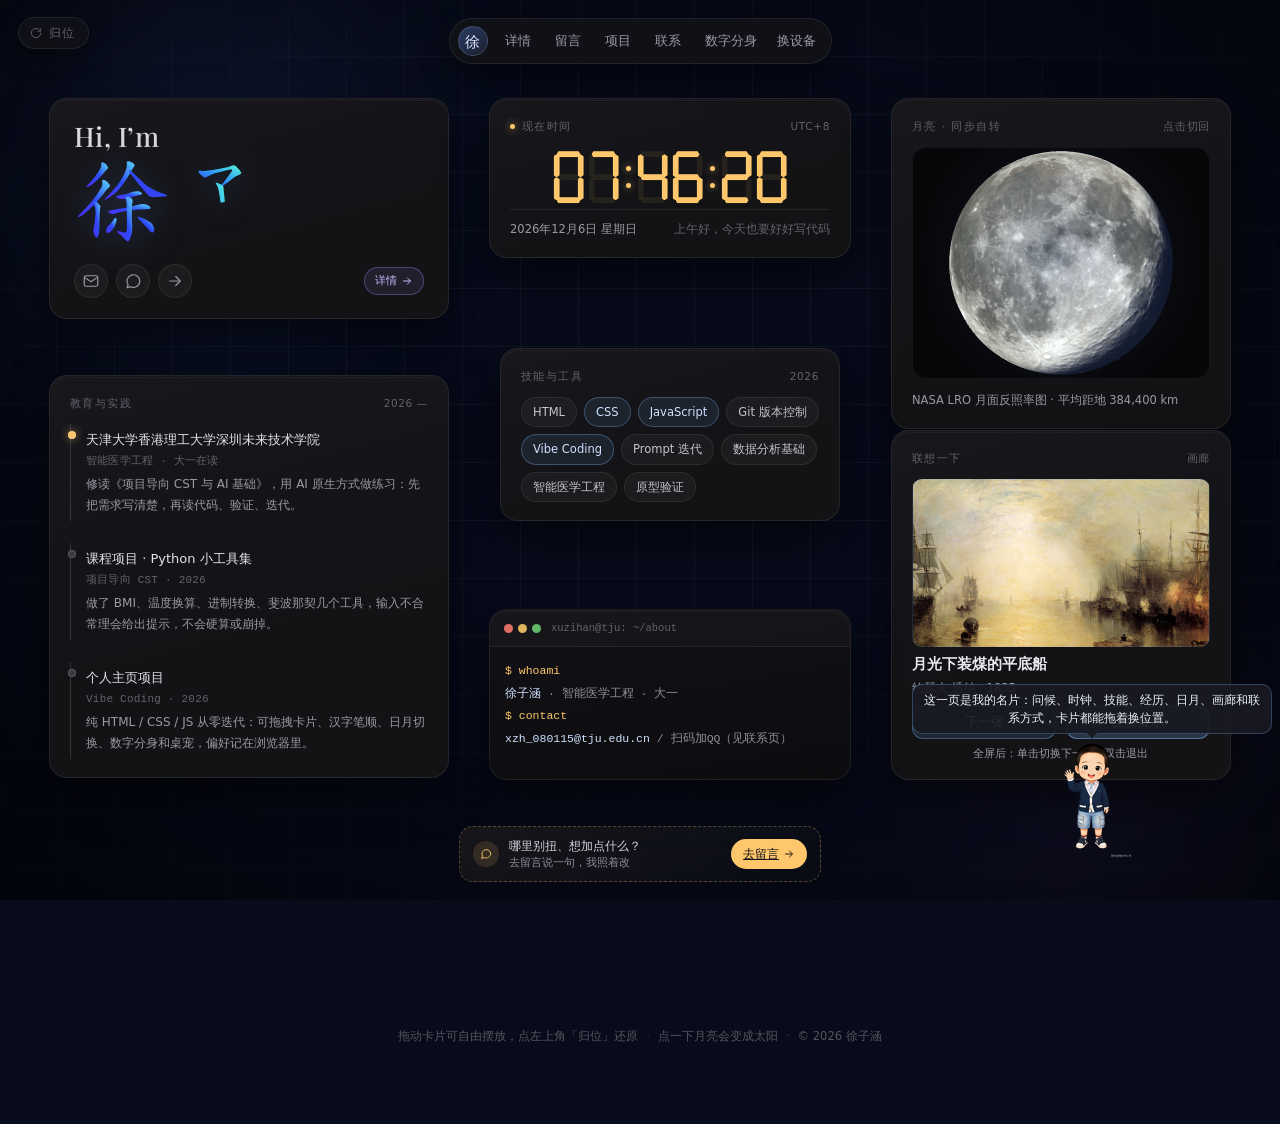
==== commit 4592a2b7: "contact: use full-res QQ friend QR (2400px, no resampling), fix QR row alignment" ====
--- a/desktop.html
+++ b/desktop.html
@@ -462,7 +462,7 @@
           </li>
           <li class="contact-qr-li">
             <span class="ct-key">二维码</span>
-            <img class="contact-qr" src="assets/qq-qr.png" alt="QQ 二维码（待添加）" width="150" height="150" loading="lazy" decoding="async" />
+            <img class="contact-qr" src="assets/qq-qr.png?v=2" alt="QQ 加好友二维码，扫码加我为好友" width="200" height="200" loading="lazy" decoding="async" />
           </li>
           <li>
             <span class="ct-key">学校</span>
--- a/style.css
+++ b/style.css
@@ -2583,7 +2583,8 @@
 
 .ct-key {
   flex: none;
-  width: 46px;
+  width: 68px;
+  white-space: nowrap;
   color: var(--dim);
   font-size: 12px;
   letter-spacing: 0.12em;
@@ -2598,20 +2599,24 @@
   text-decoration: underline;
 }
 
-/* 联系页 QQ 二维码：占位框（等本人提供二维码图后替换 src）
-   图片没放进来时，虚线框 + 提示文字兜底，不至于显示破图 */
-.contact-qr-li {
-  align-items: center;
+/* 联系页 QQ 二维码：原图直出，不做重采样，保证可扫
+   白底 + 实线框，浅色彩码在深色页面上要靠白底保证对比度 */
+.contact-list li.contact-qr-li {
+  align-items: flex-start;
+  padding: 10px 2px 16px;
+}
+
+.contact-qr-li .ct-key {
+  padding-top: 6px;
 }
 
 .contact-qr {
   display: block;
-  width: 150px;
-  height: 150px;
+  width: 200px;
+  height: 200px;
   border-radius: var(--radius);
-  border: 1px dashed var(--line-strong);
-  background:
-    repeating-linear-gradient(45deg, transparent, transparent 10px, rgba(255, 255, 255, 0.03) 10px, rgba(255, 255, 255, 0.03) 20px);
+  border: 1px solid var(--line-strong);
+  background: #fff;
   object-fit: contain;
 }
 
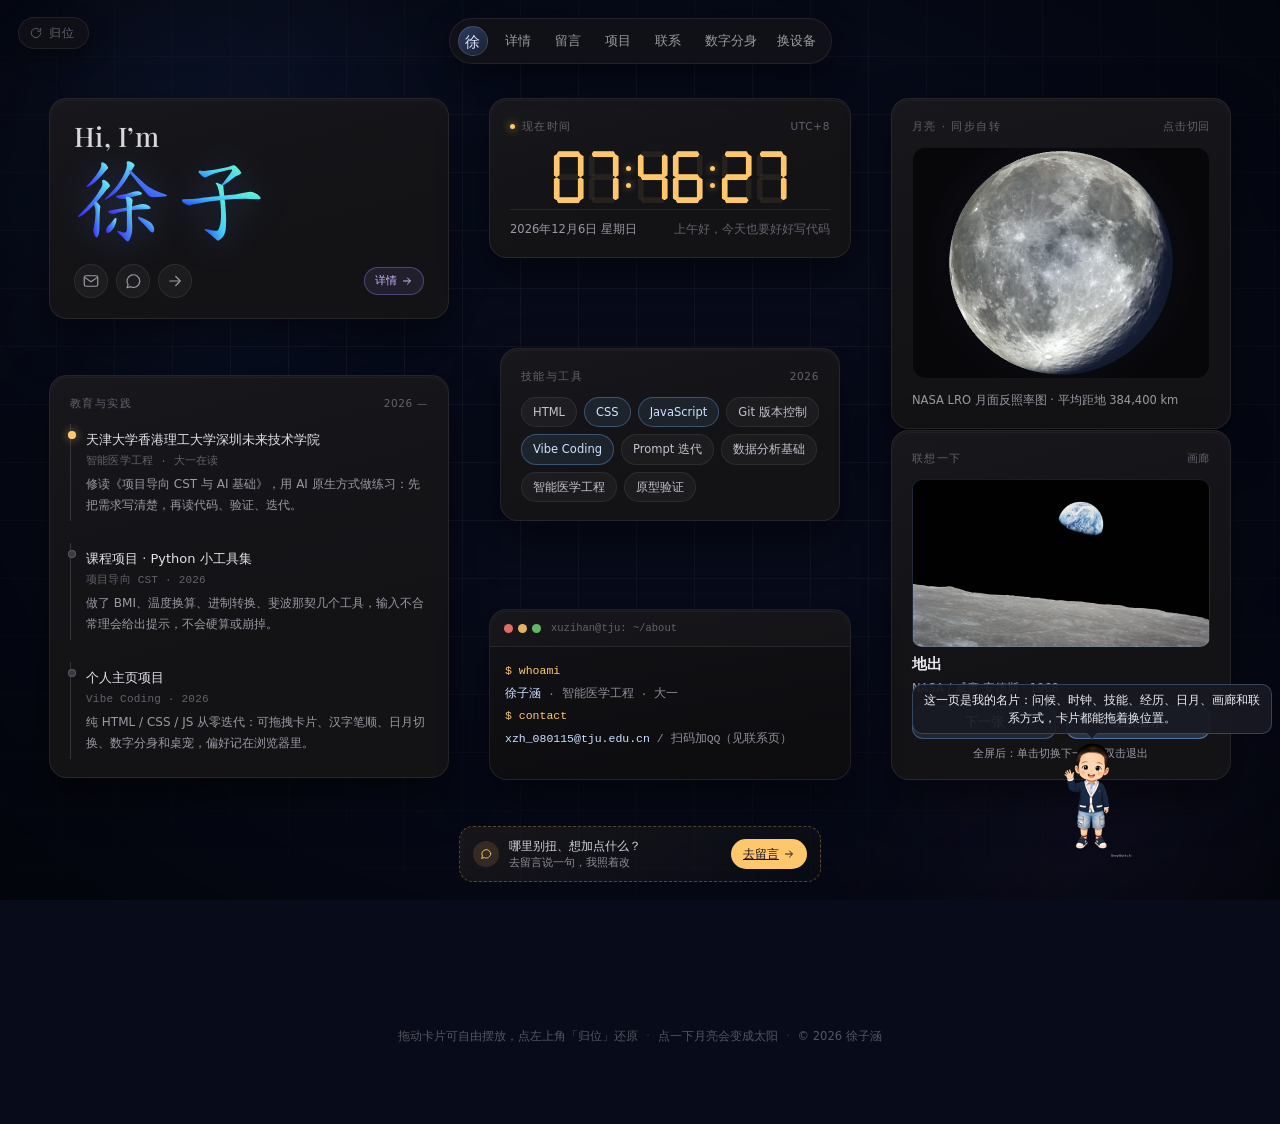
==== commit 185b5fb0: "chore: remove decorative cat image from contact page" ====
--- a/desktop.html
+++ b/desktop.html
@@ -6,7 +6,7 @@
     <meta name="description" content="徐子涵的个人主页 —— 可拖拽模块 · 汉字笔顺 · 太阳与月亮" />
     <meta name="theme-color" content="#070b1a" />
     <title>徐子涵 · 个人主页</title>
-    <link rel="stylesheet" href="style.css?v=9" />
+    <link rel="stylesheet" href="style.css?v=10" />
 
     <!-- 标签页图标：一个小月牙。矢量图，1KB 上下，跟着页面一起缓存 -->
     <link rel="icon" href="favicon.svg" type="image/svg+xml" />
@@ -469,10 +469,6 @@
             <span>天津大学香港理工大学深圳未来技术学院 · 智能医学工程</span>
           </li>
         </ul>
-
-        <figure class="contact-cat">
-          <img src="assets/cat-peek.jpg" width="512" height="768" alt="一只从木箱缝里探出头来的猫" loading="lazy" decoding="async" />
-        </figure>
       </section>
 
       <!-- 数字分身（独立页面：顶部导航「数字分身」进入。
--- a/style.css
+++ b/style.css
@@ -2620,42 +2620,6 @@
   object-fit: contain;
 }
 
-/* 联系页下面那只探头的猫 */
-.contact-cat {
-  display: flex;
-  align-items: flex-end;
-  gap: 20px;
-  margin: 32px 0 0;
-}
-
-.contact-cat img {
-  display: block;
-  width: 190px;
-  height: auto;
-  border-radius: var(--radius);
-  border: 1px solid var(--line);
-  background: var(--card);
-}
-
-.contact-cat figcaption {
-  color: var(--dim);
-  font-size: 12.5px;
-  line-height: 1.9;
-  padding-bottom: 6px;
-}
-
-@media (max-width: 600px) {
-  .contact-cat {
-    flex-direction: column;
-    align-items: flex-start;
-    gap: 14px;
-  }
-
-  .contact-cat img {
-    width: 148px;
-  }
-}
-
 @media (max-width: 900px) {
   .pages {
     padding: 18px 16px 70px;
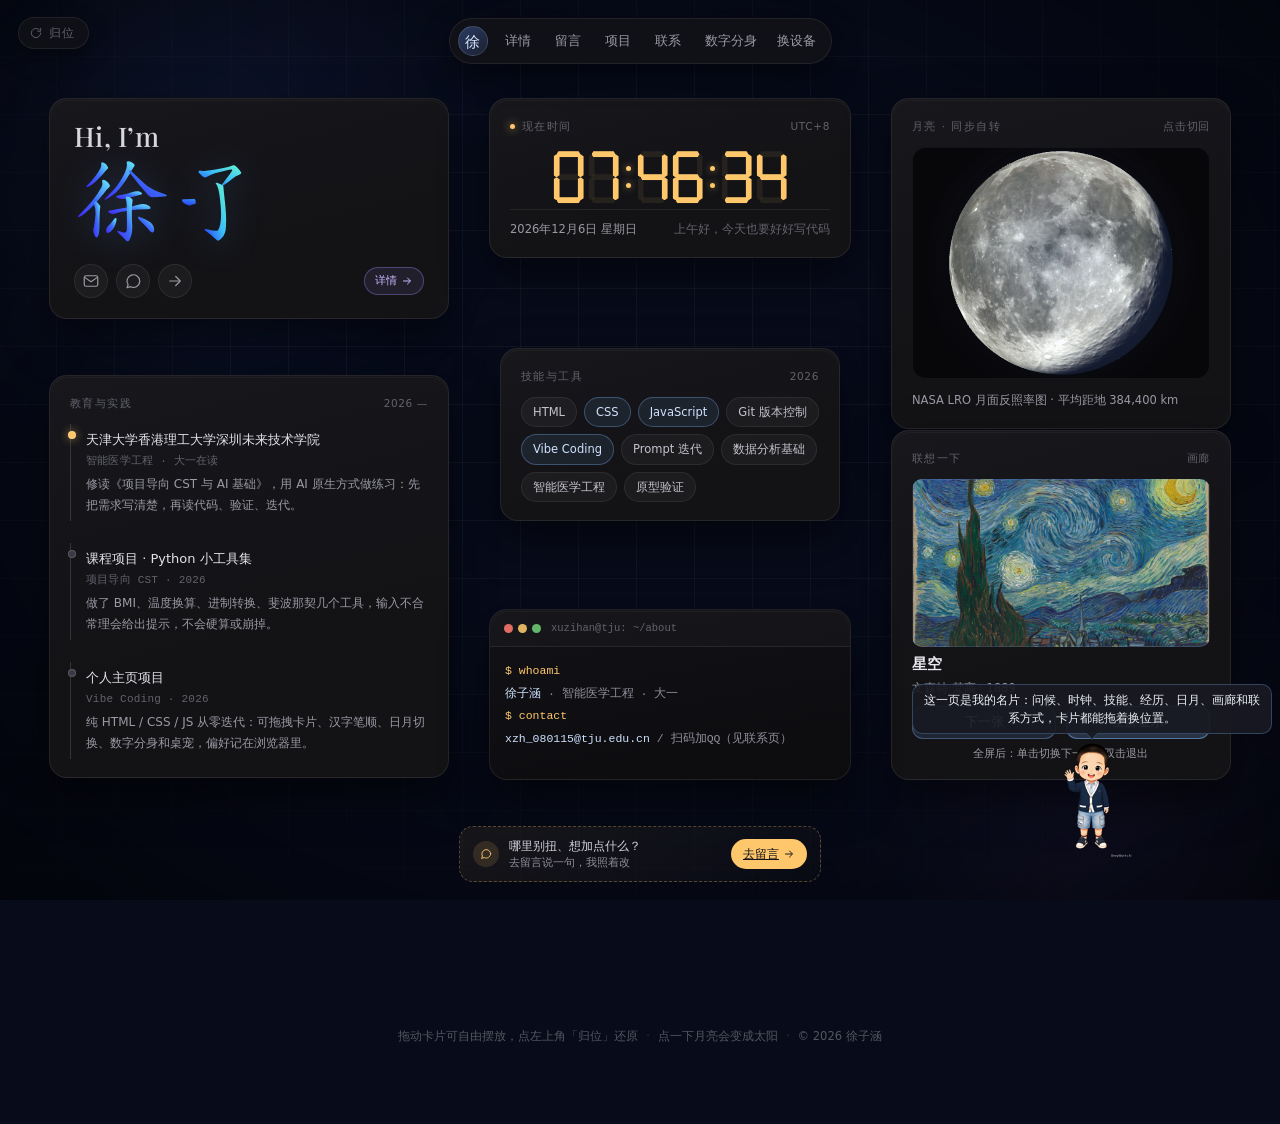
==== commit 40fcdf72: "feat(avatar): off-topic streak reply, tech-term allowlist, visitor identity, key architecture" ====
--- a/desktop.html
+++ b/desktop.html
@@ -526,8 +526,8 @@
     <script src="js/skills.js?v=3"></script>
     <script src="js/mood.js?v=5"></script>
     <script src="js/cursor.js"></script>
-    <script src="js/avatar-knowledge.js?v=9"></script>
-    <script src="js/avatar.js?v=2"></script>
+    <script src="js/avatar-knowledge.js?v=10"></script>
+    <script src="js/avatar.js?v=3"></script>
     <script src="js/pet.js?v=8"></script>
     <script src="script.js"></script>
   </body>
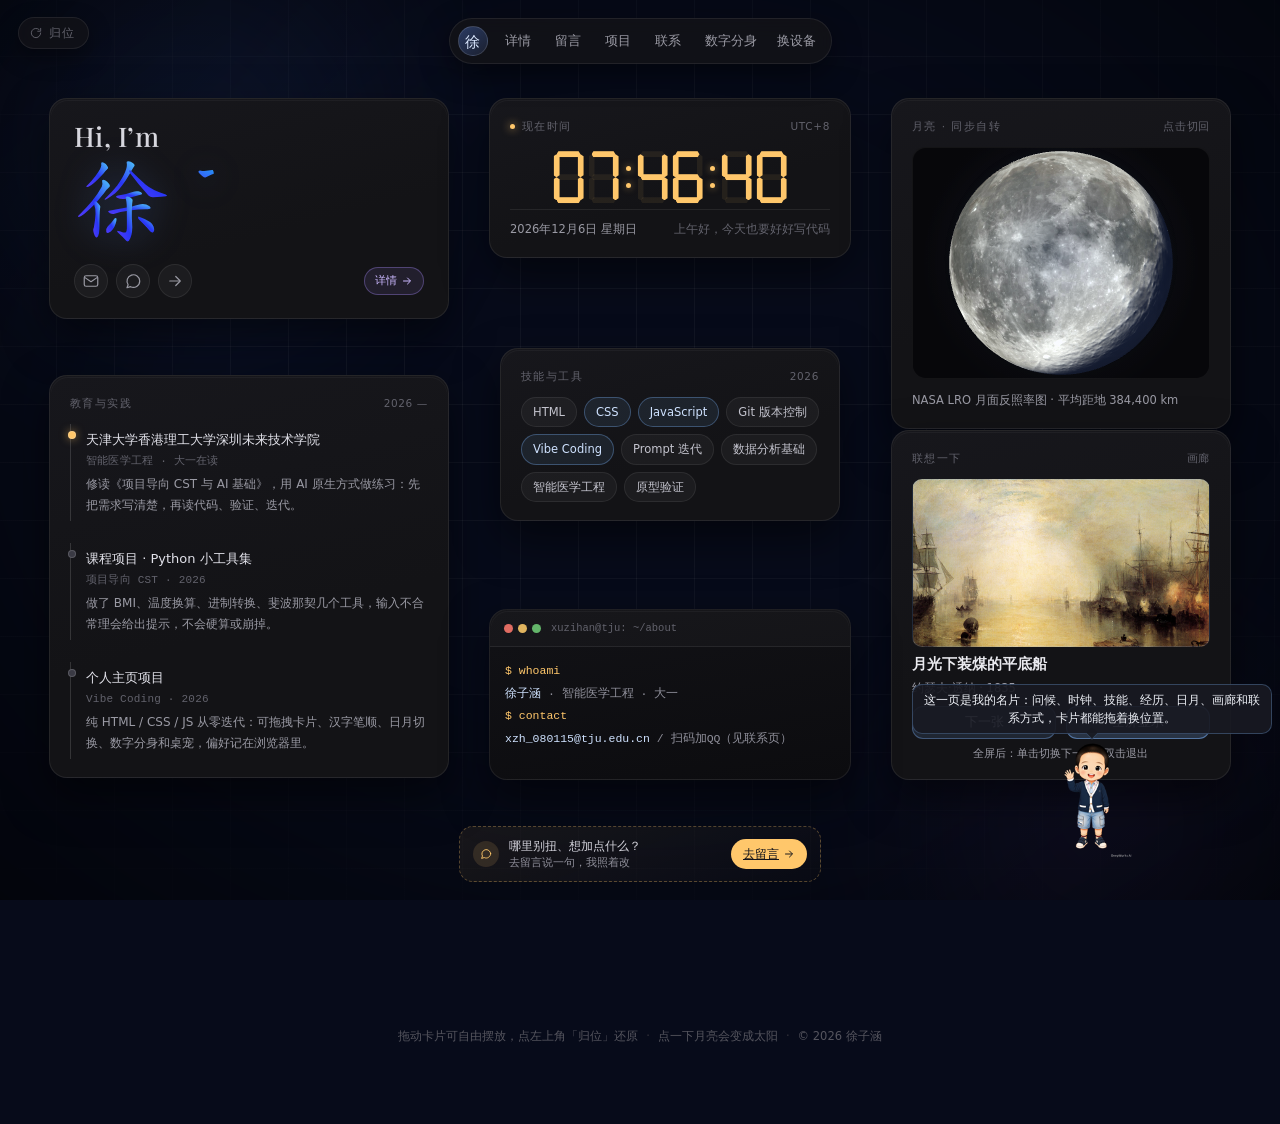
==== commit d379eca8: "fix(avatar): stop disclosing cloud vendor and key location Answers now stop at 'key is server-side, " ====
--- a/desktop.html
+++ b/desktop.html
@@ -426,7 +426,7 @@
               </li>
               <li>
                 <h3>数字分身</h3>
-                <p>前端只请求阿里云 FC 云函数代理，API Key 放在代理的环境变量里、不进网页。代理按顺序调用火山方舟的六款大模型，某个额度用完或没开通就自动换下一个；主页资料写进系统提示词，当他的知识库。</p>
+                <p>前端只请求一层服务端代理，API Key 放在服务端的环境变量里、不进网页。代理按顺序调用几款大模型，某个额度用完或没开通就自动换下一个；主页资料写进系统提示词，当他的知识库。</p>
               </li>
               <li>
                 <h3>桌宠</h3>
@@ -526,8 +526,8 @@
     <script src="js/skills.js?v=3"></script>
     <script src="js/mood.js?v=5"></script>
     <script src="js/cursor.js"></script>
-    <script src="js/avatar-knowledge.js?v=10"></script>
-    <script src="js/avatar.js?v=3"></script>
+    <script src="js/avatar-knowledge.js?v=11"></script>
+    <script src="js/avatar.js?v=4"></script>
     <script src="js/pet.js?v=8"></script>
     <script src="script.js"></script>
   </body>
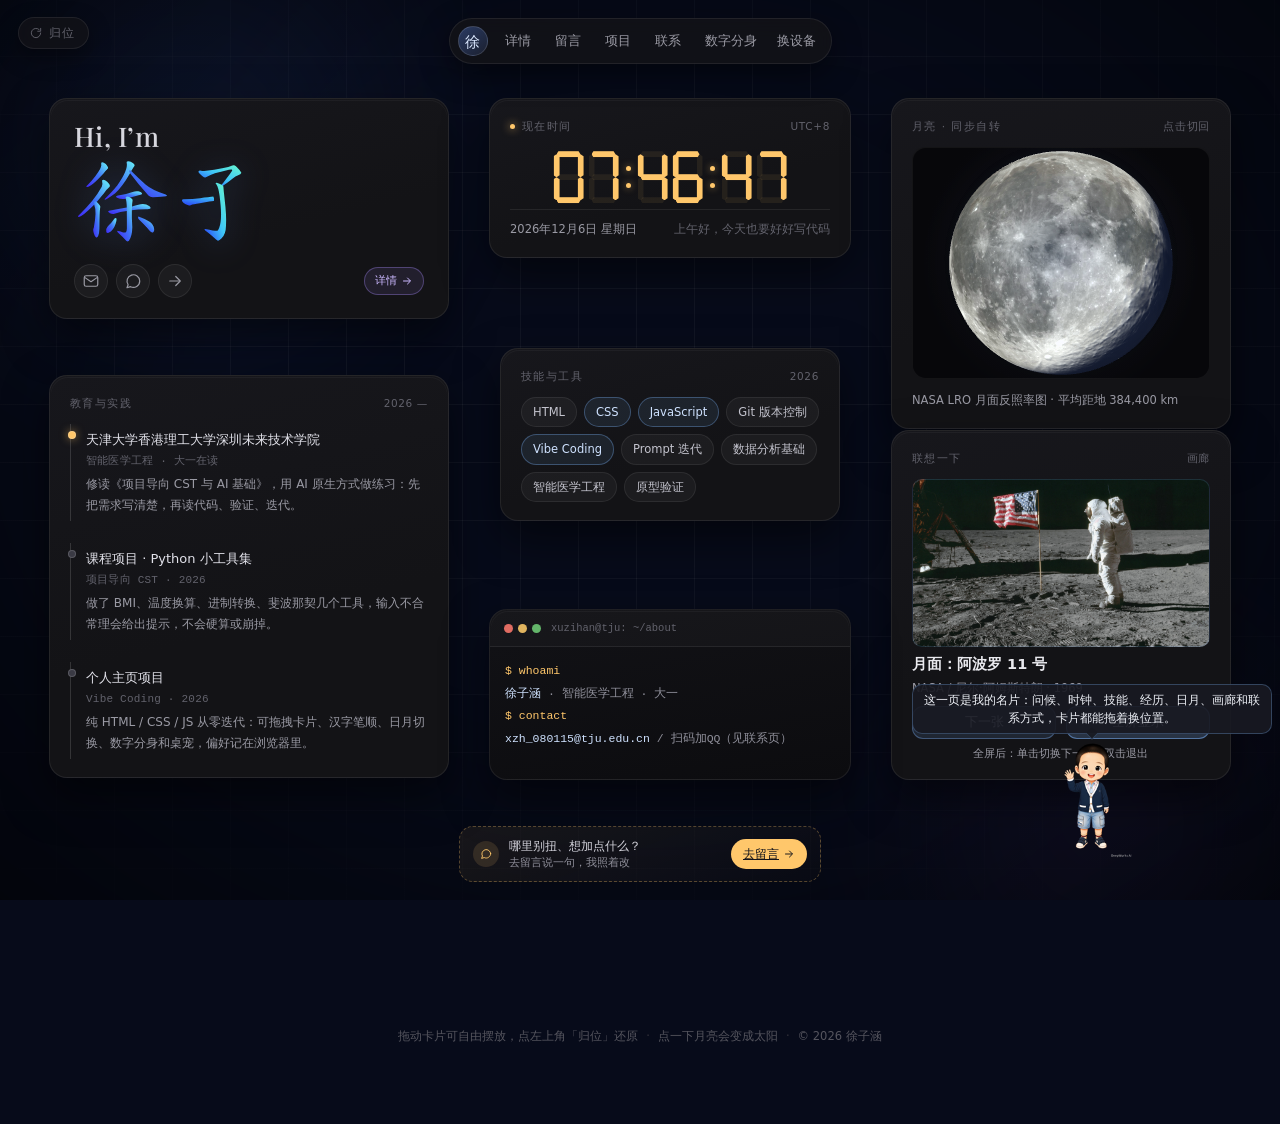
==== commit d04b2c65: "feat(mobile): show paintings in landscape on upright phones On a portrait touch screen the painting " ====
--- a/desktop.html
+++ b/desktop.html
@@ -6,7 +6,7 @@
     <meta name="description" content="徐子涵的个人主页 —— 可拖拽模块 · 汉字笔顺 · 太阳与月亮" />
     <meta name="theme-color" content="#070b1a" />
     <title>徐子涵 · 个人主页</title>
-    <link rel="stylesheet" href="style.css?v=10" />
+    <link rel="stylesheet" href="style.css?v=11" />
 
     <!-- 标签页图标：一个小月牙。矢量图，1KB 上下，跟着页面一起缓存 -->
     <link rel="icon" href="favicon.svg" type="image/svg+xml" />
--- a/style.css
+++ b/style.css
@@ -665,6 +665,44 @@
   }
 }
 
+/* ---------- 手机竖屏：把画作横过来铺满（等效横屏全屏） ----------
+
+   竖屏 390×844 上直接 cover 一幅 16:9 的横画，会被放大到只剩中间约四分之一，
+   旗子、人物全被切在边缘。这里把画作层（画 + 暗角）和署名一起旋转 90°：
+   画布先按「横屏尺寸」摆好再转回来，视觉上正好填满竖屏，而画本身是按横屏比例裁的，
+   等于把手机横过来看到的那个画面。
+
+   · 只对触屏 + 竖屏 + 窄屏生效；手机一横过来媒体查询就失效，自动回到普通铺满。
+   · rotate 写在 .painting-layer 而不是 .painting 上：.painting 自己要用 transform: scale()
+     做淡入放大，两套 transform 写在同一个元素上会互相覆盖。
+   · 100dvh / 100dvw 是为了跟着移动端地址栏伸缩；不支持的老浏览器用上面那行 vh/vw 兜底。 */
+@media (max-width: 900px) and (orientation: portrait) and (pointer: coarse) {
+  .painting-layer,
+  .painting-credit,
+  body.muse .painting-credit {
+    inset: auto;
+    top: 50%;
+    left: 50%;
+    right: auto;
+    bottom: auto;
+    width: 100vh;
+    height: 100vw;
+    width: 100dvh;
+    height: 100dvw;
+    transform: translate(-50%, -50%) rotate(90deg);
+  }
+
+  /* 署名跟着一起转，并且要贴住「横屏的右下角」——原来靠 bottom: 0 定位，
+     改成一个撑满画布的 flex 容器，把文字推到右下 */
+  .painting-credit {
+    display: flex;
+    flex-direction: column;
+    justify-content: flex-end;
+    align-items: stretch;
+    max-width: none;
+    padding: 0 clamp(20px, 3vw, 34px) clamp(16px, 2.4vh, 28px) 0;
+  }
+}
 /* 画作模式：主页上除左上角「归位」以外的都收起来 */
 body.muse .topbar,
 body.muse .stage,
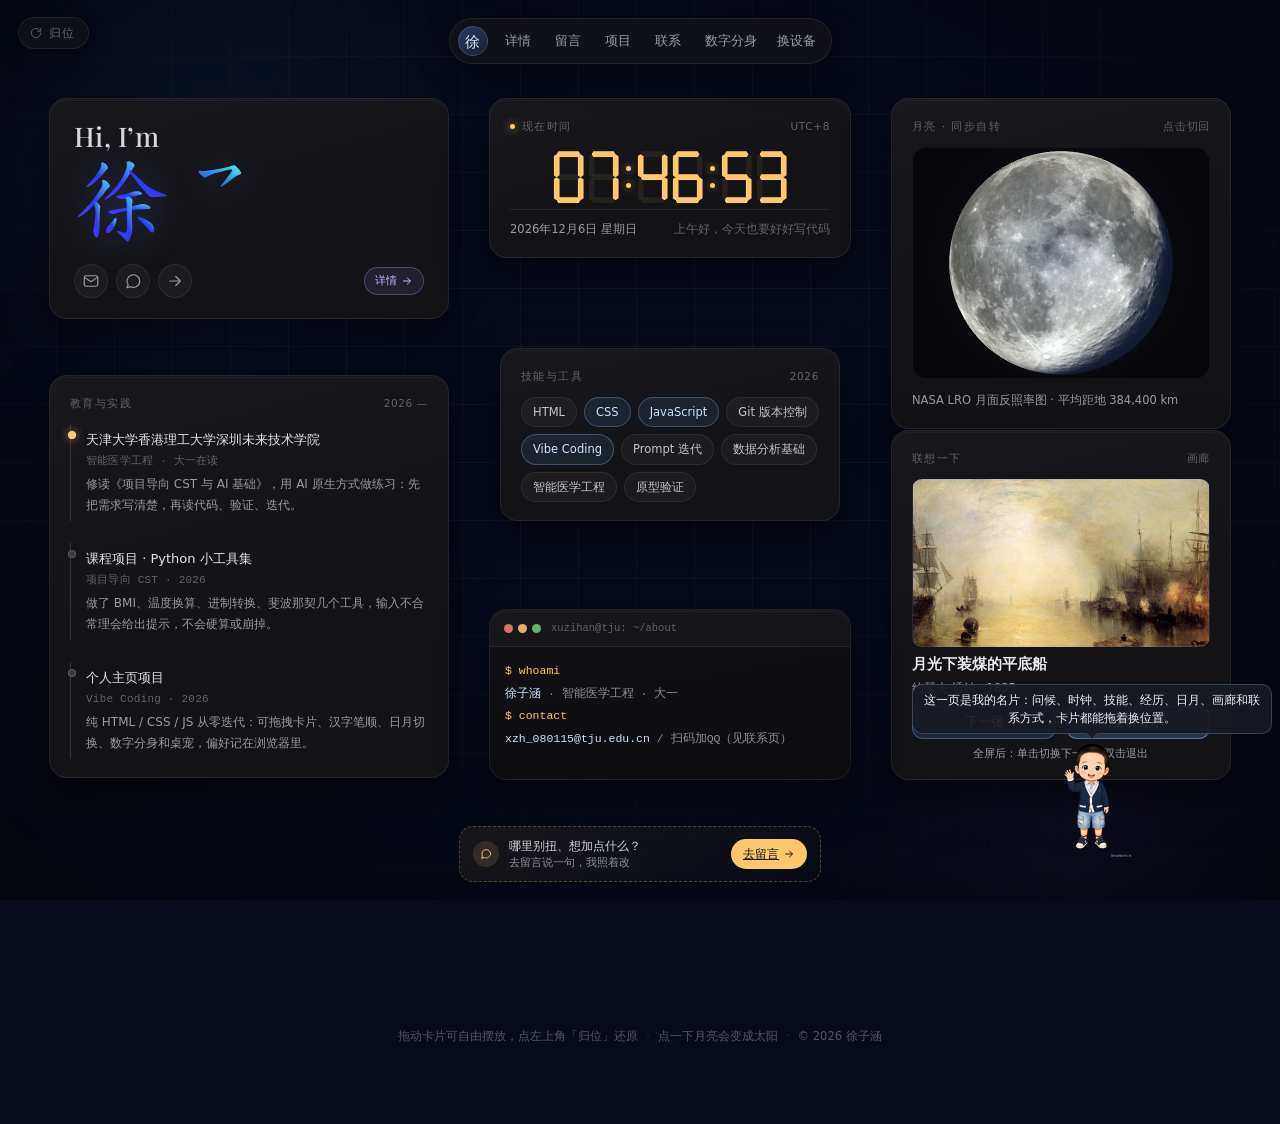
==== commit c9da701e: "feat(mobile): add rotate hint for portrait painting mode" ====
--- a/desktop.html
+++ b/desktop.html
@@ -6,7 +6,7 @@
     <meta name="description" content="徐子涵的个人主页 —— 可拖拽模块 · 汉字笔顺 · 太阳与月亮" />
     <meta name="theme-color" content="#070b1a" />
     <title>徐子涵 · 个人主页</title>
-    <link rel="stylesheet" href="style.css?v=11" />
+    <link rel="stylesheet" href="style.css?v=12" />
 
     <!-- 标签页图标：一个小月牙。矢量图，1KB 上下，跟着页面一起缓存 -->
     <link rel="icon" href="favicon.svg" type="image/svg+xml" />
@@ -61,6 +61,13 @@
       </figcaption>
     </figure>
 
+    <!-- 竖屏画作提示：画是横着铺满的，闪一下提醒可以把手机转过来（只对触屏竖屏生效，
+         纯 CSS 控制，2 秒左右自己淡出，不挡任何点击） -->
+    <div class="muse-rotate-hint" aria-hidden="true">
+      <svg viewBox="0 0 24 24"><path d="M20.5 12a8.5 8.5 0 0 1-14.6 5.9" /><path d="M5.5 12A8.5 8.5 0 0 1 20.1 6.1" /><path d="M20.3 2.6v3.9h-3.9" /><path d="M3.7 21.4v-3.9h3.9" /></svg>
+      <span>横过手机，画面更完整</span>
+    </div>
+
     <!-- ===== 左上角：卡片归位（每次刷新页面也都从这里的位置开始） ===== -->
     <button class="nav-reset corner-reset" id="resetLayout" type="button" title="所有卡片回到初始位置" aria-label="所有卡片回到初始位置">
       <svg viewBox="0 0 24 24" aria-hidden="true"><path d="M20 12a8 8 0 1 1-2.6-5.9" /><path d="M20 4v5h-5" /></svg>
--- a/style.css
+++ b/style.css
@@ -703,6 +703,83 @@
     padding: 0 clamp(20px, 3vw, 34px) clamp(16px, 2.4vh, 28px) 0;
   }
 }
+/* ---------- 竖屏画作里的「转手机」提示 ----------
+   手机竖屏进画作模式时，画是横着铺的（见上面那段媒体查询），竖着拿只能看到裁过的中间部分。
+   这里在顶部闪一个胶囊提示，2 秒多自己淡出；只在触屏竖屏下出现，横屏和桌面根本不渲染。
+   · 不跟着画旋转 —— 它是给「正着拿手机」的人看的，跟着转就成侧躺字了。
+   · 纯 CSS 动画：body.muse 加上/去掉时元素在 display:none 与可见之间切换，
+     浏览器会重新播放动画，所以每次进画作模式都会闪一次，不需要 JS。
+   · pointer-events: none，绝不挡单击换画 / 双击退出。 */
+.muse-rotate-hint {
+  display: none;
+}
+
+@media (max-width: 900px) and (orientation: portrait) and (pointer: coarse) {
+  body.muse .muse-rotate-hint {
+    display: flex;
+    position: fixed;
+    top: calc(env(safe-area-inset-top, 0px) + 20px);
+    left: 50%;
+    z-index: 3;
+    align-items: center;
+    gap: 7px;
+    padding: 8px 15px 8px 12px;
+    border-radius: 999px;
+    background: rgba(10, 12, 18, 0.6);
+    border: 1px solid rgba(255, 255, 255, 0.13);
+    -webkit-backdrop-filter: blur(10px);
+    backdrop-filter: blur(10px);
+    color: rgba(255, 255, 255, 0.92);
+    font-size: 12.5px;
+    letter-spacing: 0.05em;
+    line-height: 1;
+    white-space: nowrap;
+    pointer-events: none;
+    animation: museRotateHint 3s ease 0.6s both;
+  }
+
+  .muse-rotate-hint svg {
+    width: 15px;
+    height: 15px;
+    flex: none;
+    fill: none;
+    stroke: currentColor;
+    stroke-width: 1.7;
+    stroke-linecap: round;
+    stroke-linejoin: round;
+    opacity: 0.9;
+  }
+}
+
+/* 提示的生命周期：淡入 → 停一会儿 → 淡出并轻微上飘，最后停在 opacity: 0（both）。 */
+@keyframes museRotateHint {
+  0% {
+    opacity: 0;
+    transform: translateX(-50%) translateY(-6px);
+  }
+  14% {
+    opacity: 1;
+    transform: translateX(-50%) translateY(0);
+  }
+  70% {
+    opacity: 1;
+    transform: translateX(-50%) translateY(0);
+  }
+  100% {
+    opacity: 0;
+    transform: translateX(-50%) translateY(-6px);
+  }
+}
+
+/* 关了动效的人：不做淡入淡出，提示直接静止展示，退出画作模式才消失 */
+@media (max-width: 900px) and (orientation: portrait) and (pointer: coarse) and (prefers-reduced-motion: reduce) {
+  body.muse .muse-rotate-hint {
+    animation: none;
+    opacity: 1;
+    transform: translateX(-50%);
+  }
+}
+
 /* 画作模式：主页上除左上角「归位」以外的都收起来 */
 body.muse .topbar,
 body.muse .stage,
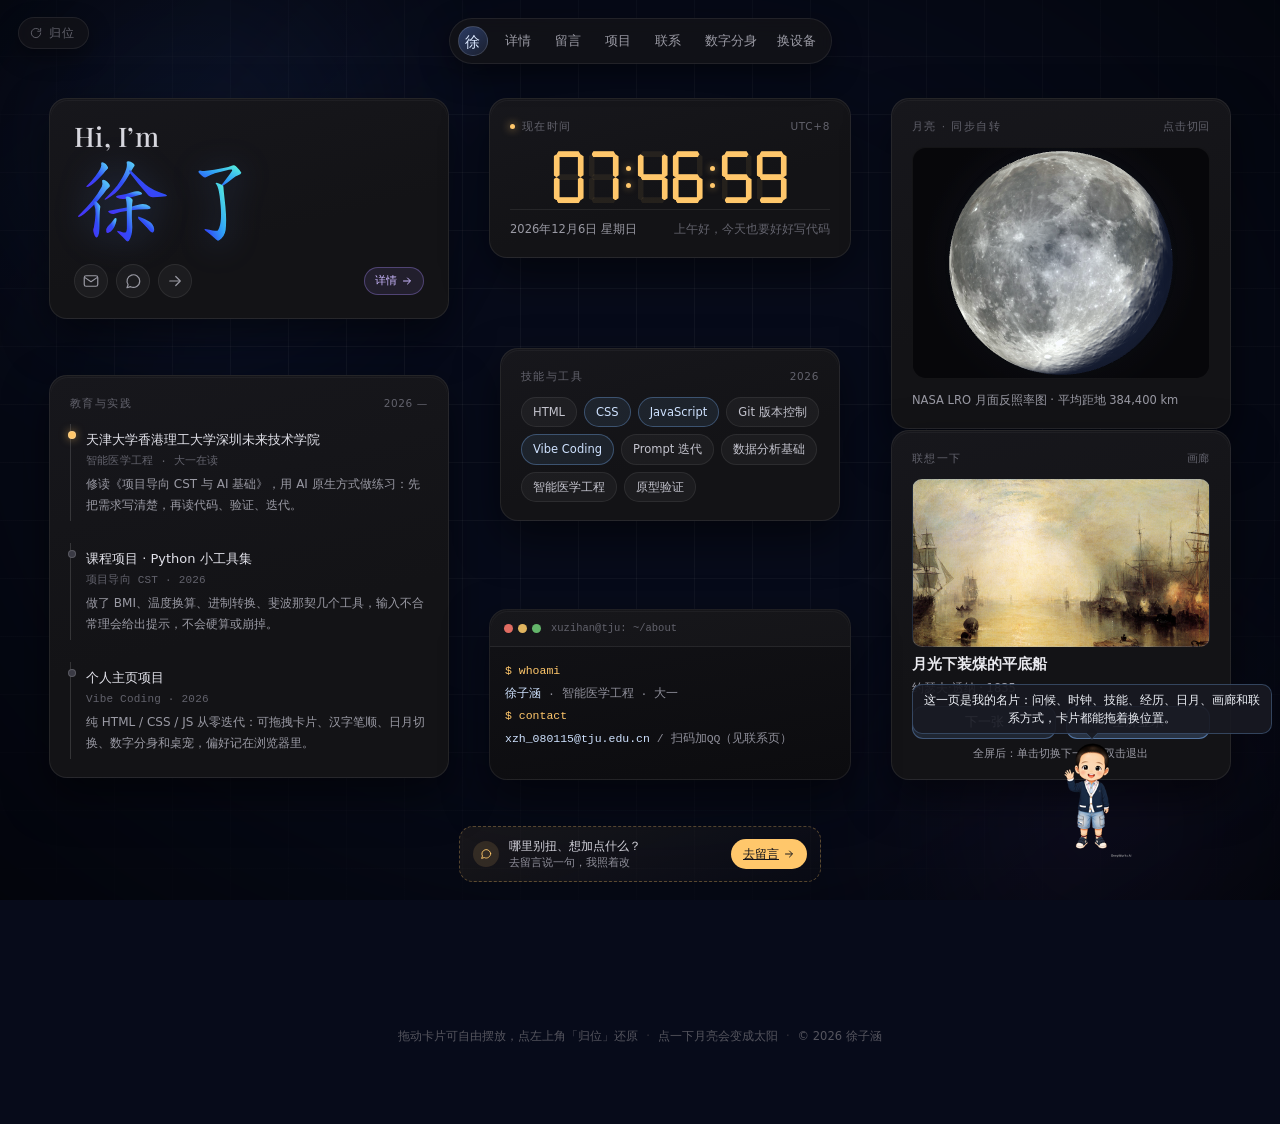
==== commit 1c62198c: "feat(muse): hide pet while a painting is full screen" ====
--- a/desktop.html
+++ b/desktop.html
@@ -6,7 +6,7 @@
     <meta name="description" content="徐子涵的个人主页 —— 可拖拽模块 · 汉字笔顺 · 太阳与月亮" />
     <meta name="theme-color" content="#070b1a" />
     <title>徐子涵 · 个人主页</title>
-    <link rel="stylesheet" href="style.css?v=12" />
+    <link rel="stylesheet" href="style.css?v=13" />
 
     <!-- 标签页图标：一个小月牙。矢量图，1KB 上下，跟着页面一起缓存 -->
     <link rel="icon" href="favicon.svg" type="image/svg+xml" />
--- a/style.css
+++ b/style.css
@@ -787,6 +787,17 @@
   display: none !important;
 }
 
+/* 桌宠同样收起来：它 z-index 600，会压住右下角的「退出」按钮和画作署名，
+   横屏手机上最明显（「出」字被小人挡掉一半）。
+   用淡出而不是 display:none —— 画作是 0.9s 淡入的，桌宠「啪」一下消失太跳。
+   visibility 那 0.25s 延迟是为了让淡出播完再真正不可见、不可点。 */
+body.muse .pet {
+  opacity: 0;
+  visibility: hidden;
+  pointer-events: none;
+  transition: opacity 0.25s ease, visibility 0s linear 0.25s;
+}
+
 body.muse .corner-reset {
   background: rgba(12, 12, 16, 0.72);
   border-color: rgba(255, 255, 255, 0.2);
@@ -1881,6 +1892,8 @@
   touch-action: none;
   user-select: none;
   -webkit-user-select: none;
+  /* 进出画作模式时淡入淡出（画作模式下的隐藏规则见上方 body.muse .pet） */
+  transition: opacity 0.25s ease;
 }
 
 .pet.dragging {
